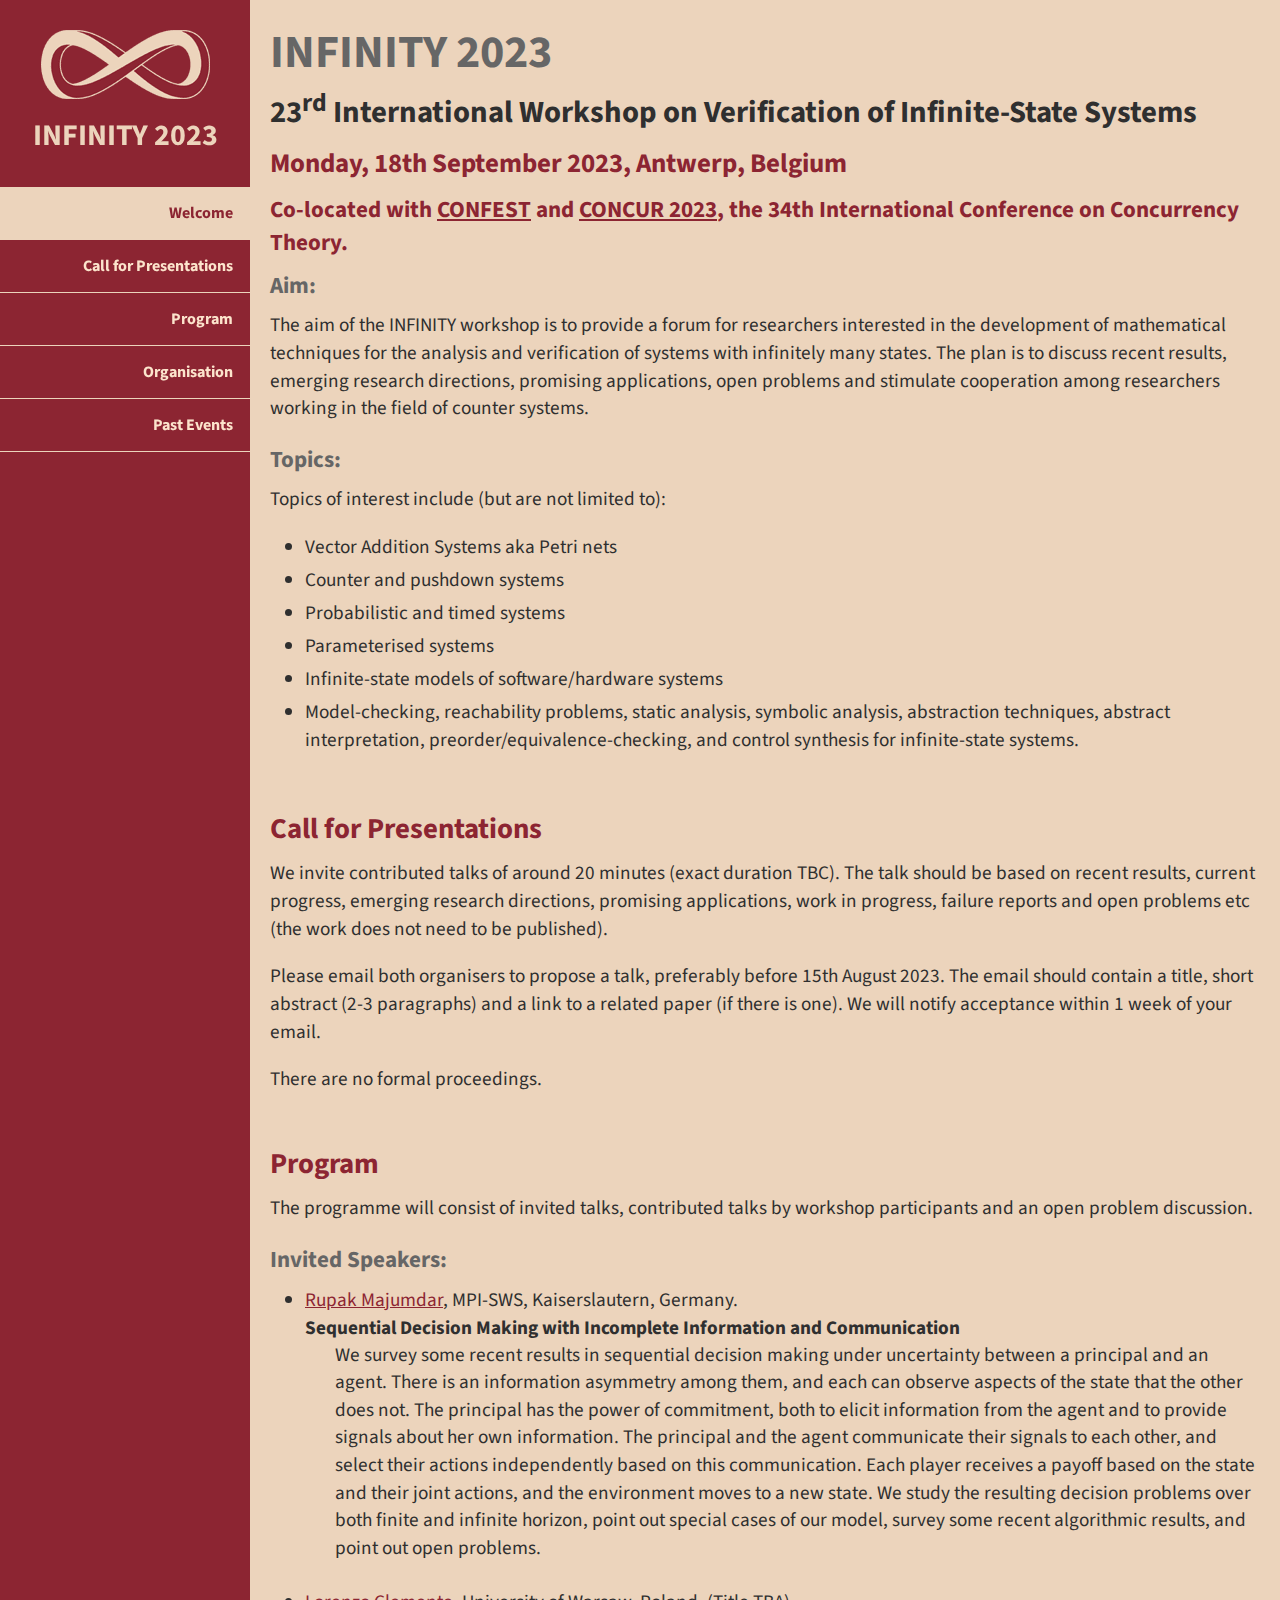
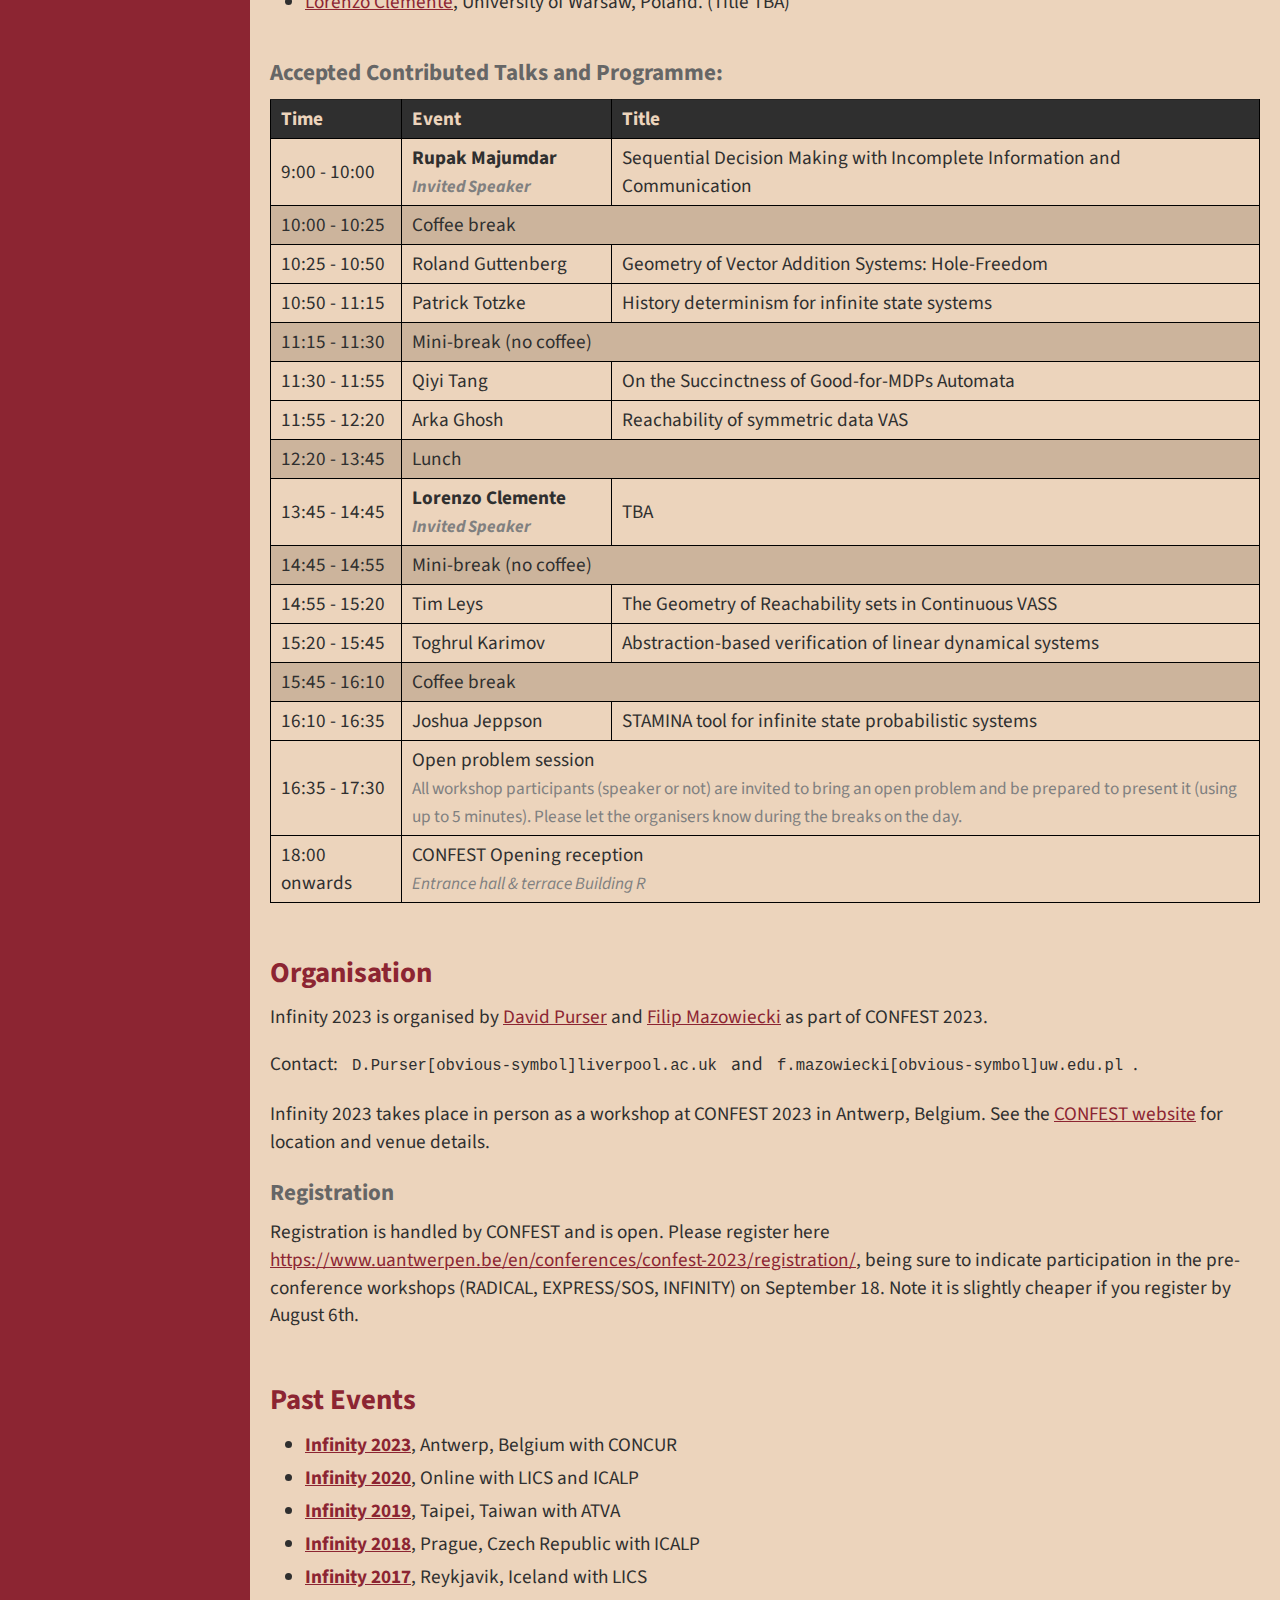
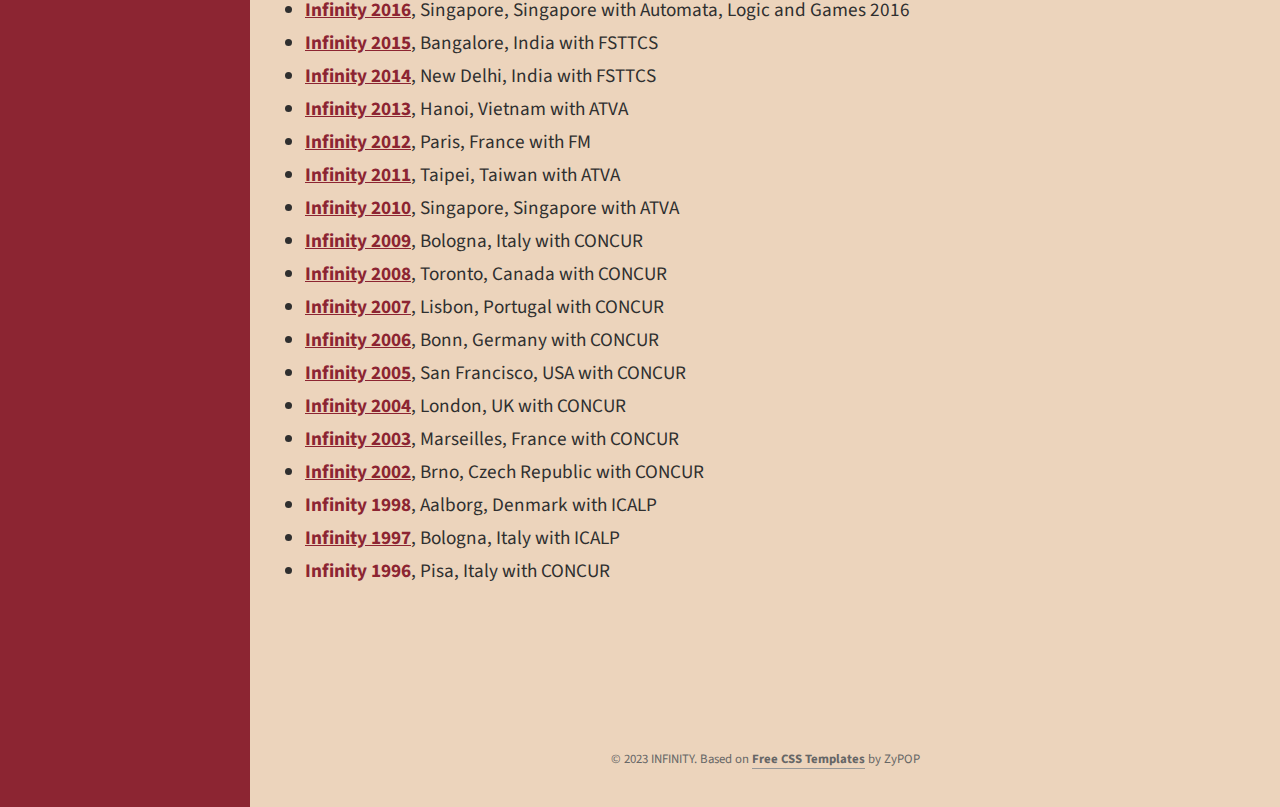
==== index.html @ a5104f2c "add title" ====
<!doctype html>
<html>
<head>

<meta http-equiv="Content-Type" content="text/html; charset=utf-8"/>
<title>INFINITY 2023</title>
<link rel="stylesheet" href="style.css" type="text/css"/>
<meta name="viewport" content="width=device-width, initial-scale=1">
<meta name="thumbnail" content="logo_inv.gif" />

<script src="jquery.js"></script>
</head>

<body>

<div id="main" class="width">

 <aside id="sidebar" class="column-left">
 
  <header>
   <img src="logo_inv.gif" alt="INFINITY"><br>
   INFINITY 2023
  </header>
 
  <nav id="mainnav">
   <ul>
    <li class="selected-item"><a href="#welcome">Welcome</a></li>
    <li><a href="#call">Call for Presentations</a></li>
    <li><a href="#program">Program</a></li>
    <li><a href="#organisation">Organisation</a></li>
    <li><a href="#past">Past Events</a></li>
   </ul>
  </nav>
  
 </aside>

 <div class="column-right">
 <div id="content">
    

     <div id="welcome" >
     <h1>INFINITY 2023</h1>
     <h2>
         23<sup>rd</sup>
         International Workshop
         on Verification of Infinite-State Systems
     </h2>
     <div class="key-info">
         <time datetime="2023-09-18">Monday, 18th September 2023</time>,
         Antwerp, Belgium
     </div>
     <div class="key-info-sm">
         Co-located with <a href="https://www.uantwerpen.be/en/conferences/confest-2023/">CONFEST</a> and <a href="https://www.uantwerpen.be/en/conferences/confest-2023/concur/">CONCUR 2023</a>, the 34th International Conference on Concurrency Theory.
     </div>

     <h5>Aim:</h5>
     <p>
     The aim of the INFINITY workshop is to
     provide a forum for researchers interested in the development of mathematical techniques for the analysis and verification of systems with infinitely many states. The plan is to discuss recent results, emerging research directions, promising applications, open problems and stimulate cooperation among researchers working in the field of counter systems.
   </p>
 
     <h5>Topics:</h5>
     <p>
     Topics of interest include (but are not limited to):
     </p>
       <ul>
         <li>Vector Addition Systems aka Petri nets</li>
         <li>Counter and pushdown systems</li>
         <li>Probabilistic and timed systems </li>
         <li>Parameterised systems </li>
         <li>Infinite-state models of software/hardware systems</li>
         <li>Model-checking, reachability problems, static analysis, symbolic analysis, abstraction techniques, abstract interpretation, preorder/equivalence-checking, and control synthesis for infinite-state systems.</li>
       </ul>

     </div>



     <div id="call">
      <h3>Call for Presentations</h3>
      <p>
        We invite contributed talks of around 20 minutes (exact duration TBC). The talk should be based on recent results, current progress, emerging research directions, promising applications, work in progress, failure reports and open problems etc (the work does not need to be published). 
      </p><p>
        Please email both organisers to propose a talk, preferably before 15th August 2023. The email should contain a title, short abstract (2-3 paragraphs) and a link to a related paper (if there is one). We will notify acceptance within 1 week of your email. 
      </p><p>
        There are no formal proceedings.
      </p> 
     </div>
     
     <div id="program">
      <h3>Program</h3>
      <p>
      The programme will consist of invited talks, contributed talks by workshop participants and an open problem discussion. </p>

      <h5>Invited Speakers: </h5>
      <ul>
        <li><a href="https://people.mpi-sws.org/~rupak/">Rupak Majumdar</a>, MPI-SWS, Kaiserslautern, Germany.<br>
        <strong>Sequential Decision Making with Incomplete Information and Communication</strong>

        <p class="indent">
          We survey some recent results in sequential decision making under uncertainty between a principal and an agent. There is an information asymmetry among them, and each can observe aspects of the state that the other does not. The principal has the power of commitment, both to elicit information from the agent and to provide signals about her own information. The principal and the agent communicate their signals to each other, and select their actions independently based on this communication. Each player receives a payoff based on the state and their joint actions, and the environment moves to a new state. We study the resulting decision problems over both finite and infinite horizon, point out special cases of our model, survey some recent algorithmic results, and point out open problems.
        </p>

         </li>


        <li><a href="https://sites.google.com/view/lorenzoclemente/">Lorenzo Clemente</a>, University of Warsaw, Poland. (Title TBA)</li>
      </ul>

       <h5>Accepted Contributed Talks and Programme:</h5>
      
        <table>
          <tr>
            <th style="min-width: 100px;">Time</th>
            <th>Event</th>
            <th>Title</th>
          </tr>
          <tr>
            <td>9:00 - 10:00</td>
            <td class="strong">Rupak Majumdar
              <br><span class="it muted">Invited Speaker</span>
            </td>
            <td>Sequential Decision Making with Incomplete Information and Communication</td>
          </tr>
          <tr class="break">
            <td>10:00 - 10:25</td>
            <td colspan="2">Coffee break</td>
          </tr>
          <tr>
            <td>10:25 - 10:50</td>
            <td>Roland Guttenberg</td>
            <td>Geometry of Vector Addition Systems: Hole-Freedom</td>
          </tr>
          <tr>
            <td>10:50 - 11:15</td>
            <td>Patrick Totzke</td>
            <td>History determinism for infinite state systems</td>
          </tr>
          <tr class="break">
            <td>11:15 - 11:30</td>
            <td colspan="2">Mini-break (no coffee)</td>
          </tr>
          <tr>
            <td>11:30 - 11:55</td>
            <td>Qiyi Tang</td>
            <td>On the Succinctness of Good-for-MDPs Automata</td>
          </tr>
          <tr>
            <td>11:55 - 12:20</td>
            <td>Arka Ghosh</td>
            <td>Reachability of symmetric data VAS</td>
          </tr>
          <tr class="break">
            <td>12:20 - 13:45</td>
            <td colspan="2">Lunch</td>
          </tr>
          <tr>
            <td>13:45 - 14:45</td>
            <td class="strong">Lorenzo Clemente
              <br><span class="it muted">Invited Speaker</span></td>
            <td>TBA</td>
          </tr>
          <tr class="break">
            <td>14:45 - 14:55</td>
            <td colspan="2">Mini-break (no coffee)</td>
          </tr>
          <tr>
            <td>14:55 - 15:20</td>
            <td>Tim Leys</td>
            <td>The Geometry of Reachability sets in Continuous VASS</td>
          </tr>
          <tr>
            <td>15:20 - 15:45</td>
            <td>Toghrul Karimov</td>
            <td>Abstraction-based verification of linear dynamical systems</td>
          </tr>
          <tr class="break">
            <td>15:45 - 16:10</td>
            <td colspan="2">Coffee break</td>
          </tr>
          <tr>
            <td>16:10 - 16:35</td>
            <td>Joshua Jeppson</td>
            <td>STAMINA tool for infinite state probabilistic systems</td>
          </tr>
          <tr>
            <td>16:35 - 17:30</td>
            <td colspan="2">Open problem session<br>
              <span class="muted">
                All workshop participants (speaker or not) are invited to bring an open problem and be prepared to present it (using up to 5 minutes). Please let the organisers know during the breaks on the day.
              </span>
            </td>
          </tr>
          <tr>
            <td>18:00 onwards</td>
            <td colspan="2">CONFEST Opening reception
              <br><span class="it muted">Entrance hall & terrace Building R</span>  </td>
          </tr>
        </table>



     </div>


     <div id="organisation">
      <h3>Organisation</h3>
      <p>
        Infinity 2023 is organised by <a href="https://www.davidpurser.net/">David Purser</a> and <a href="https://fmazowiecki.github.io/">Filip Mazowiecki</a> as part of CONFEST 2023.
      </p>
      <p>
        Contact: <code>
<script>document.write('D'+'&'+'#'+'4'+'6'+';'+'&'+'#'+'8'+'0'+';'+'u'+'&'+'#'+'1'+'1'+'4'+';'+'&'+'#'+'1'+'1'+'5'+';'+'e'+'r'+'[obvious-symbol]'+'l'+'i'+'v'+'&'+'#'+'1'+'0'+'1'+';'+'r'+'p'+'o'+'o'+'l'+'&'+'#'+'4'+'6'+';'+'a'+'c'+'&'+'#'+'4'+'6'+';'+'u'+'&'+'#'+'1'+'0'+'7'+';');</script></code> and <code>f.mazowiecki[obvious-symbol]uw.edu.pl</code>.
      </p>
      <p>
        Infinity 2023 takes place in person as a workshop at CONFEST 2023 in Antwerp, Belgium. See the <a href="https://www.uantwerpen.be/en/conferences/confest-2023/">CONFEST website</a> for location and venue details.<br>
        
      </p>

      <h5>Registration</h5>
      <p>
      Registration is handled by CONFEST and is open. Please register here <a href="https://www.uantwerpen.be/en/conferences/confest-2023/registration/">https://www.uantwerpen.be/en/conferences/confest-2023/registration/</a>, being sure to indicate participation in the pre-conference workshops (RADICAL, EXPRESS/SOS, INFINITY) on September 18. Note it is slightly cheaper if you register by August 6th.</p>
     </div>
     


     <div id="past">
     <h3>
         Past Events
     </h3>
     
       <ul class="past-events">
           <li>
             <a class="past-inf" href="https://infinity-2023.github.io/" >Infinity 2023</a>, Antwerp, Belgium with CONCUR
           </li>
           <li>
             <a class="past-inf" href="https://infinity.mpi-sws.org/" >Infinity 2020</a>, Online with LICS and ICALP
           </li>
           <li>
              <a  class="past-inf" href="http://atva2019.iis.sinica.edu.tw/infinity2019/">Infinity 2019</a>, Taipei, Taiwan with ATVA
           </li>
           <li>
             <a class="past-inf" href="https://www.fi.muni.cz/usr/kucera/infinity18/">Infinity 2018</a>, Prague, Czech Republic with ICALP
           </li>
          <li>
            <a class="past-inf" href="https://web.archive.org/web/20190829201931/http://www.lsv.fr/~haase/infinity17/">Infinity 2017</a>, Reykjavik, Iceland with LICS
           </li>

         <li>
           <a class="past-inf" href="https://imsarchives.nus.edu.sg/oldwww/Programs/016auto/files/infinity.jpg">Infinity 2016</a>, Singapore, Singapore with Automata, Logic and Games 2016
         </li>

         <li>
           <a class="past-inf" href="http://user.it.uu.se/~aiscy966/Infinity2015/main.html">Infinity 2015</a>, Bangalore, India with FSTTCS
         </li>
         <li>
           <a class="past-inf" href="http://user.it.uu.se/~aiscy966/Infinity2014/main.html">Infinity 2014</a>, New Delhi, India with FSTTCS
         </li>
         <li>
           <a class="past-inf" href="http://www.fit.vutbr.cz/~holik/INFINITY13/">Infinity 2013</a>, Hanoi, Vietnam with ATVA
         </li>
         <li>
           <a class="past-inf" href="http://www.it.uu.se/workshop/infinity2012/">Infinity 2012</a>, Paris, France with FM
         </li>
         <li>
           <a class="past-inf" href="http://web.archive.org/web/20120405013949/http://soslab.nccu.edu.tw:80/infinity11/">Infinity 2011</a>, Taipei, Taiwan with ATVA
         </li>
         <li>
           <a class="past-inf" href="http://www.it.uu.se/workshop/infinity2010/">Infinity 2010</a>, Singapore,
           Singapore with ATVA
         </li>
         <li>
           <a class="past-inf" href="http://www.cs.toronto.edu/infinity2009">Infinity 2009</a>, Bologna, Italy with CONCUR
         </li>
         <li>
           <a class="past-inf" href="http://www.fit.vutbr.cz/events/infinity08/">Infinity 2008</a>, Toronto, Canada with CONCUR
         </li> 
         <li>
           <a class="past-inf" href="http://web.archive.org/web/20080518082835/http://www.cs.uiuc.edu/infinity07/">Infinity 2007</a>, Lisbon, Portugal with CONCUR
         </li>
         <li>
           <a class="past-inf" href="http://web.archive.org/web/20070208100301/http://www.liafa.jussieu.fr:80/infinity06">Infinity 2006</a>, Bonn, Germany with CONCUR
         </li>
         <li>
           <a class="past-inf" href="http://web.archive.org/web/20070222080450/http://www.brics.dk:80/infinity05/">Infinity 2005</a>, San Francisco, USA with CONCUR
         </li>
         <li>
           <a class="past-inf" href="http://web.archive.org/web/20061201233627/http://homepages.inf.ed.ac.uk/jcb/Infinity04/">Infinity 2004</a>, London, UK with CONCUR
         </li>
         <li>
           <a class="past-inf" href="http://web.archive.org/web/20031203112534/http://www.lsv.ens-cachan.fr/infinity03/">Infinity 2003</a>, Marseilles, France with CONCUR
         </li>
         <li>
           <a class="past-inf" href="http://www.fi.muni.cz/infinity02/">Infinity 2002</a>, Brno, Czech Republic with CONCUR
         </li>  

         <li>
           <span class="past-inf">Infinity 1998</span>, Aalborg, Denmark with ICALP
         </li>

         <li>
           <a class="past-inf" href="http://web.archive.org/web/20021203050302/http://user.it.uu.se/~fm/infinity97cfp.html">Infinity 1997</a>, Bologna, Italy with ICALP
         </li>

         <li>
          <span class="past-inf">Infinity 1996</span>, Pisa, Italy with CONCUR
         </li>
       </ul>
     </div>
   </div>

     <footer class="clear">
        <hr>
        <p>&copy; 2023 INFINITY. Based on <a href="https://web.archive.org/web/20190429211603/http://zypopwebtemplates.com/">Free CSS Templates</a> by ZyPOP</p>
     </footer>
 </div>
 
 <div class="clear"></div>
</div>
<script>
  $(document).ready(function(){
    prepare = function() {
      var scrollPos = $(window).scrollTop();
      $('#content > div').each(function(i){
        var offT = $(this).offset().top;
        if((offT-scrollPos-20) <= 0) {
          $('.selected-item').removeClass('selected-item')
          $('#mainnav li').eq(i).addClass('selected-item')
        }
      })
    };
    $(window).scroll(prepare);
    prepare();
  });
</script>


</body>
</html>
---- style.css ----
@import url(https://fonts.googleapis.com/css?family=Source+Sans+Pro:400,700);

body {
	margin:0px auto;
	padding:0;
	background: #ecd4bc;
	font-family: "Source Sans Pro","sans-serif";
	font-size: 1.0em;
	color:#2f2f2f;

	/** to keep footer where it belongs to **/
	position: relative;
	height: 100%;
}
* {
	margin:0;
	padding:0;
}

.indent{
	margin-left: 30px;
}

/** element defaults **/
table {
	width:100%;
    border-collapse: collapse;
	text-align:left;
}


  th, td {
    border: 1px solid black;
    padding: 8px;
    text-align: left;
  }
  th {
    background-color: #f2f2f2;
  }

tr {
    border-color:#8c2532;
}

th, td {
	padding:5px 10px;
}
th {
    color:#ecd4bc;
	border-top:1px solid #222;
	background-color:#2F2F2F;
}
td {
}
code, blockquote {
	padding: 0 10px;
}
blockquote p {
	font-style:italic;
	font-family:Georgia, "Times New Roman", Times, serif;
	margin:0;
	height: 1%;
}
p {
	line-height:1.44em;
	margin-bottom:20px;
}
a {
	color:#8c2532;
}
a:hover {
	color:#000;
}
a:focus {
	outline:none;
}
a.button { 
    background-color: #8c2532;
    border-radius: 5px;
    color: #ecd4bc;
    display: inline-block;
    font-weight: bold;
    padding: 8px 22px;
    font-size: 0.8em;
    letter-spacing: 0.25px;
    text-decoration: none;
    text-transform: uppercase;
}

a.button-reversed { 
    background-color: #333;
}

a.button:hover {
	background-color: #669D48;
}

a.button-reversed:hover {
	background-color: #222;
}
fieldset {
	display:block;
	border:none;
	border-top:1px solid #e0e0e0;
}
fieldset legend {
	font-weight:bold;
	padding-right:10px;
	color:#999;
}
fieldset form {
	padding-top:15px;
}
fieldset p label {
	float:left;
	width:150px;
	font-family: "Source Sans Pro","sans-serif";
}
fieldset form input, fieldset form select, fieldset form textarea {
	padding:5px;
	color:#333333;
	font-size:13px;
	font-family: "Source Sans Pro","sans-serif";
	border:1px solid #ddd;
}
fieldset form input.formbutton {
border:none;
    background-color: #8c2532;
    border-radius: 5px;
    color: #FFFFFF;
    display: inline-block;
    font-weight: bold;
    padding: 8px 22px;
    font-size: 0.8em;
    letter-spacing: 0.25px;
    text-decoration: none;
    text-transform: uppercase;


}
h1 {
        color:#666;
	font-size:2.4em;
}
h2 {
	color:#2f2f2f;
	font-size:1.6em;
	font-weight:bold;
	padding-bottom:10px;
}
h3 {
	color:#8c2532;
	font-size:1.5em;
	padding-bottom:10px;
}
.key-info {
	color:#8c2532;
	font-size:1.4em;
	padding-bottom:10px;
        font-weight:bold;
}
.key-info-sm {
	color:#8c2532;
	font-size:1.2em;
	padding-bottom:10px;
        font-weight:bold;
}
h4 {
	padding-bottom:10px;
	font-size:1.4em;
	color:#000;
}
h5 {
	padding-bottom:10px;
	font-size:1.2em;
	color:#666666;
}
ul, ol {
	margin:0 0 35px 35px;
}
li {
	padding-bottom:5px;
}


.past-inf {
        color: #8c2532;
        font-weight: bold;
}

hr {
    display: none;
    background-color: #bbb;
    color: #bbb;
}


/** wrapper **/
div#wrapper {
	margin:0px auto;
	padding:0;
}

.width {
	width:auto;
	margin: 0 auto;
}
.it {
	font-style: italic;
}
.muted {
	font-size:0.9em;
	color:grey;
}
.strong {
	font-weight: bold;
}
tr.break {
	background-color: #ccb49c;
}


/** header **/
header {
	padding:30px 17px 30px;
	margin:0 auto;
        text-align: center;
        color:#ecd4bc;
        font-size: 30px;
        font-weight: bold;
}
header h1 { 
	text-align: right;
}

header h1 a,
header h1 a:hover,
header h1 a:visited {
	color: #ecd4bc;
	font-size: 1.5em;
	text-decoration: none;
	letter-spacing:-2px;
}

header h2 {
	color:#ecd4bc;
	text-align: right;
	font-size: 0.8em;
	font-weight: normal;
	padding-bottom:0;
	letter-spacing:0;
}


/** body **/
#main {
	padding: 0;
	background: #8c2532;
	min-height: 100%;
}

#content > div {
	margin-bottom: 50px;
}

#content > div:last-child {
	min-height:100vh;
}

/** past events **/
ul.past-events {
/*    list-style-type: none;*/
}

/** content+sidebar styles **/
.column-right {
	margin-left: 250px;
	padding: 20px;
	background-color: #ecd4bc;
}
.column-left {
	float:left;
}
aside#sidebar {
	width:250px;
	position: fixed;
}
nav#mainnav ul {
	padding: 0;
	margin: 0;
	list-style: none;
}

nav#mainnav li {
	padding:0;
	border-bottom: 1px solid #ecd4bc;
	border-top: 0px;
}
nav#mainnav li.selected-item  {
	border-top:none;
}
nav#mainnav li.selected-item a,
nav#mainnav li.selected-item a:hover {
	color:#8c2532;
	font-weight:bold;
	background: #ecd4bc;
}
nav#mainnav li a:hover {
	background:#ecd4bc;
	color: #666666;
	text-decoration:none;
}
nav#mainnav li a {
	color: #fce4cc;
	display: block;
	padding: 15px 17px;
	text-align: right;
	font-weight:  bold;
	text-decoration: none;
}


#content {
    font-size: 1.2em;
}


article {
    padding: 10px 10px 30px;
	font-size: 1.2em;
border-bottom: 1px solid #eee;
}

article h2 {
    padding-bottom: 0;
	letter-spacing: -2px;
   font-size: 2.5em;
}

article .article-info {
  color: #C0c0c0;
font-size: 0.92em;
padding: 0px 0px 10px;
}

article .article-info a { 
	color: #ccc;
}



/** footer **/
footer {
    padding:20px 0px;

    /** to keep footer where it belongs to **/
    /**
    position: absolute;
    right: 0;
    bottom: 0;
    left: 0;
   *//
}

footer p {
	color:#666;
	margin:0;
	font-size:0.8em;
	text-align: center;
}
footer p a {
	color:#666;
	font-weight:bold;
	text-decoration:none;
	border-bottom:1px solid #999;
}
footer p a:hover { color:#333; border-bottom-color: #333; }


/** clear fix **/
.clear:after {
	display: block;
	clear: both;
	visibility: hidden;
	line-height: 0;
	height: 0;
}
 
.clear {
	clear: both;
	display: inline-block;
}
.clear {
	display: block;
}





@media screen and (max-width: 740px) {

	body { font-size: 0.9em; }	


	.width { width:auto; padding-left: 10px; padding-right: 10px; }

	.column-left, .column-right { margin:0px; }

	header h1, header h2, nav#mainnav li a { text-align:center; }
	
	#column-right, aside#sidebar { position: relative; float: none; width: auto; margin-left: 0; }

	
}


@media screen and (max-width: 540px) {

	body { font-size: 0.8em; }

	header, header h1 a, header h1 a:hover { text-align: center; padding: 10px 0 0 0; font-size: 1.1em; }


	nav#mainnav ul li a { margin-top: 0; padding: 1em; }


}
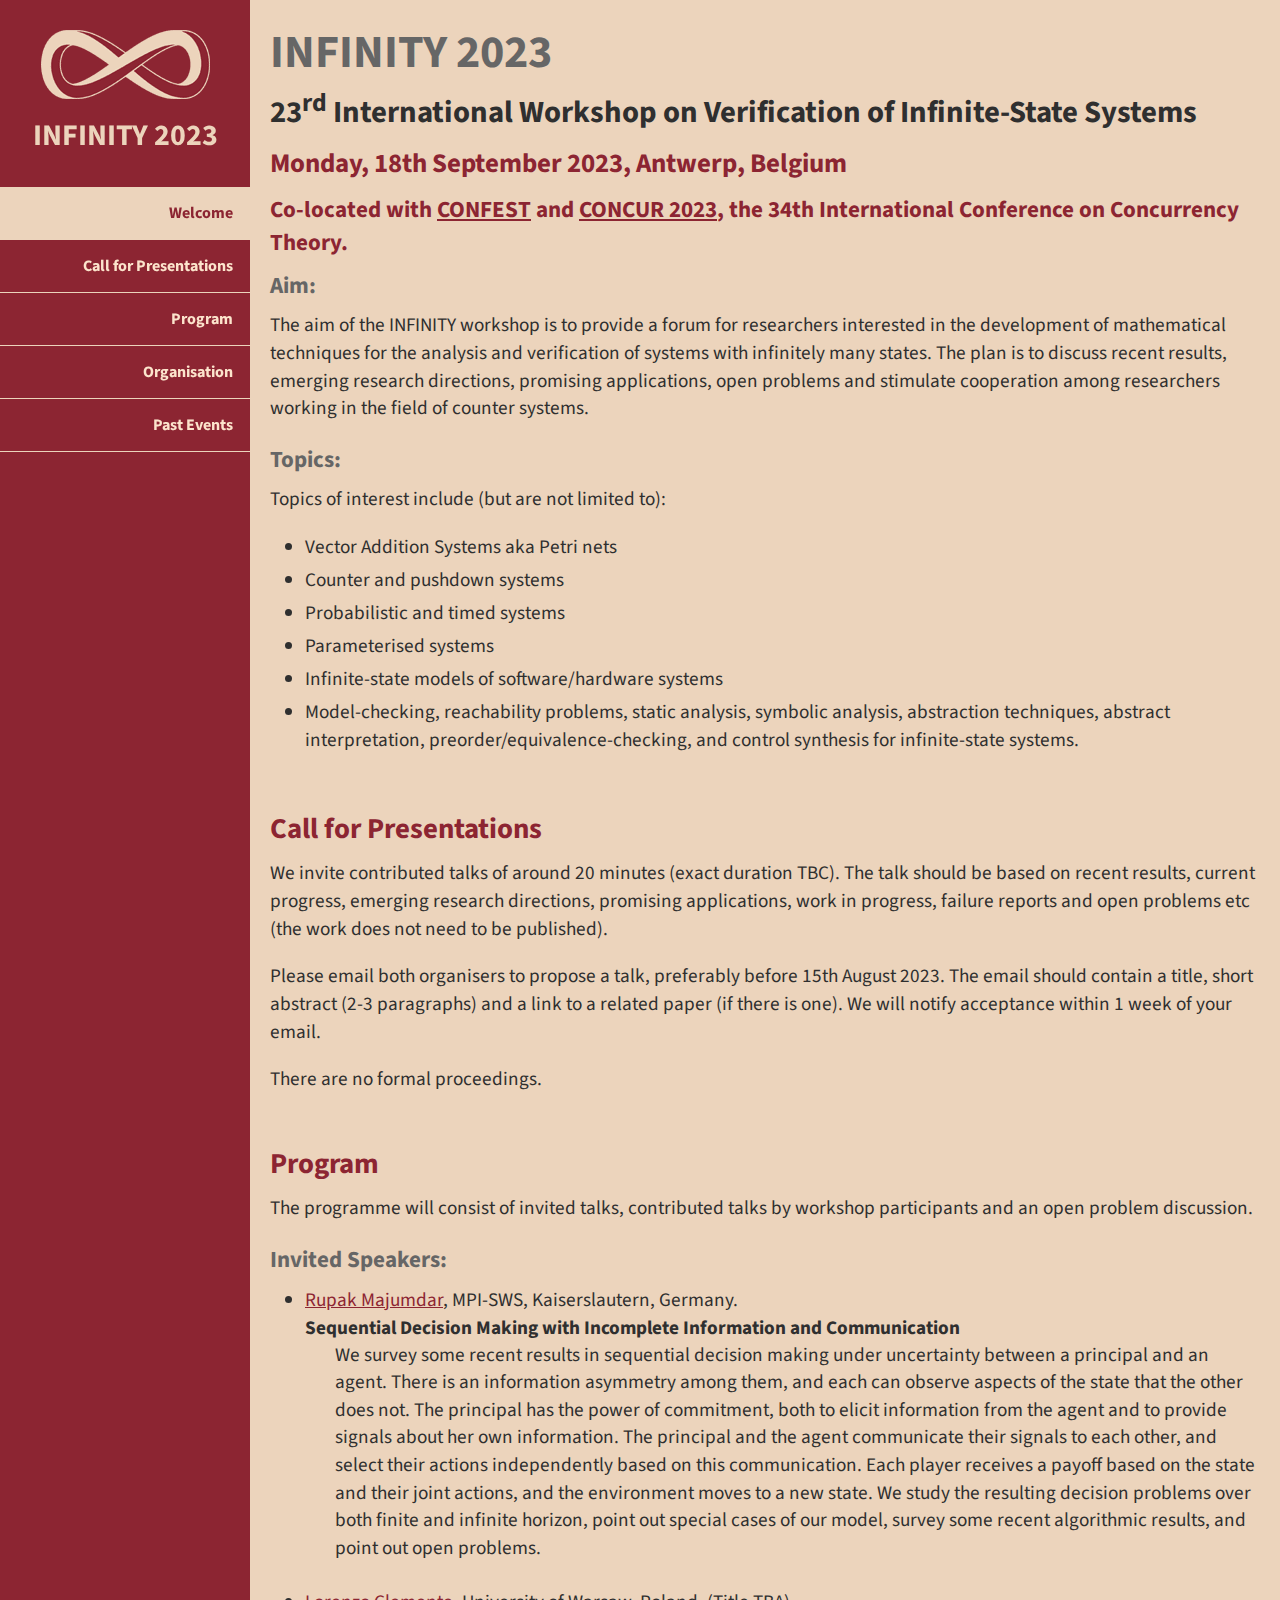
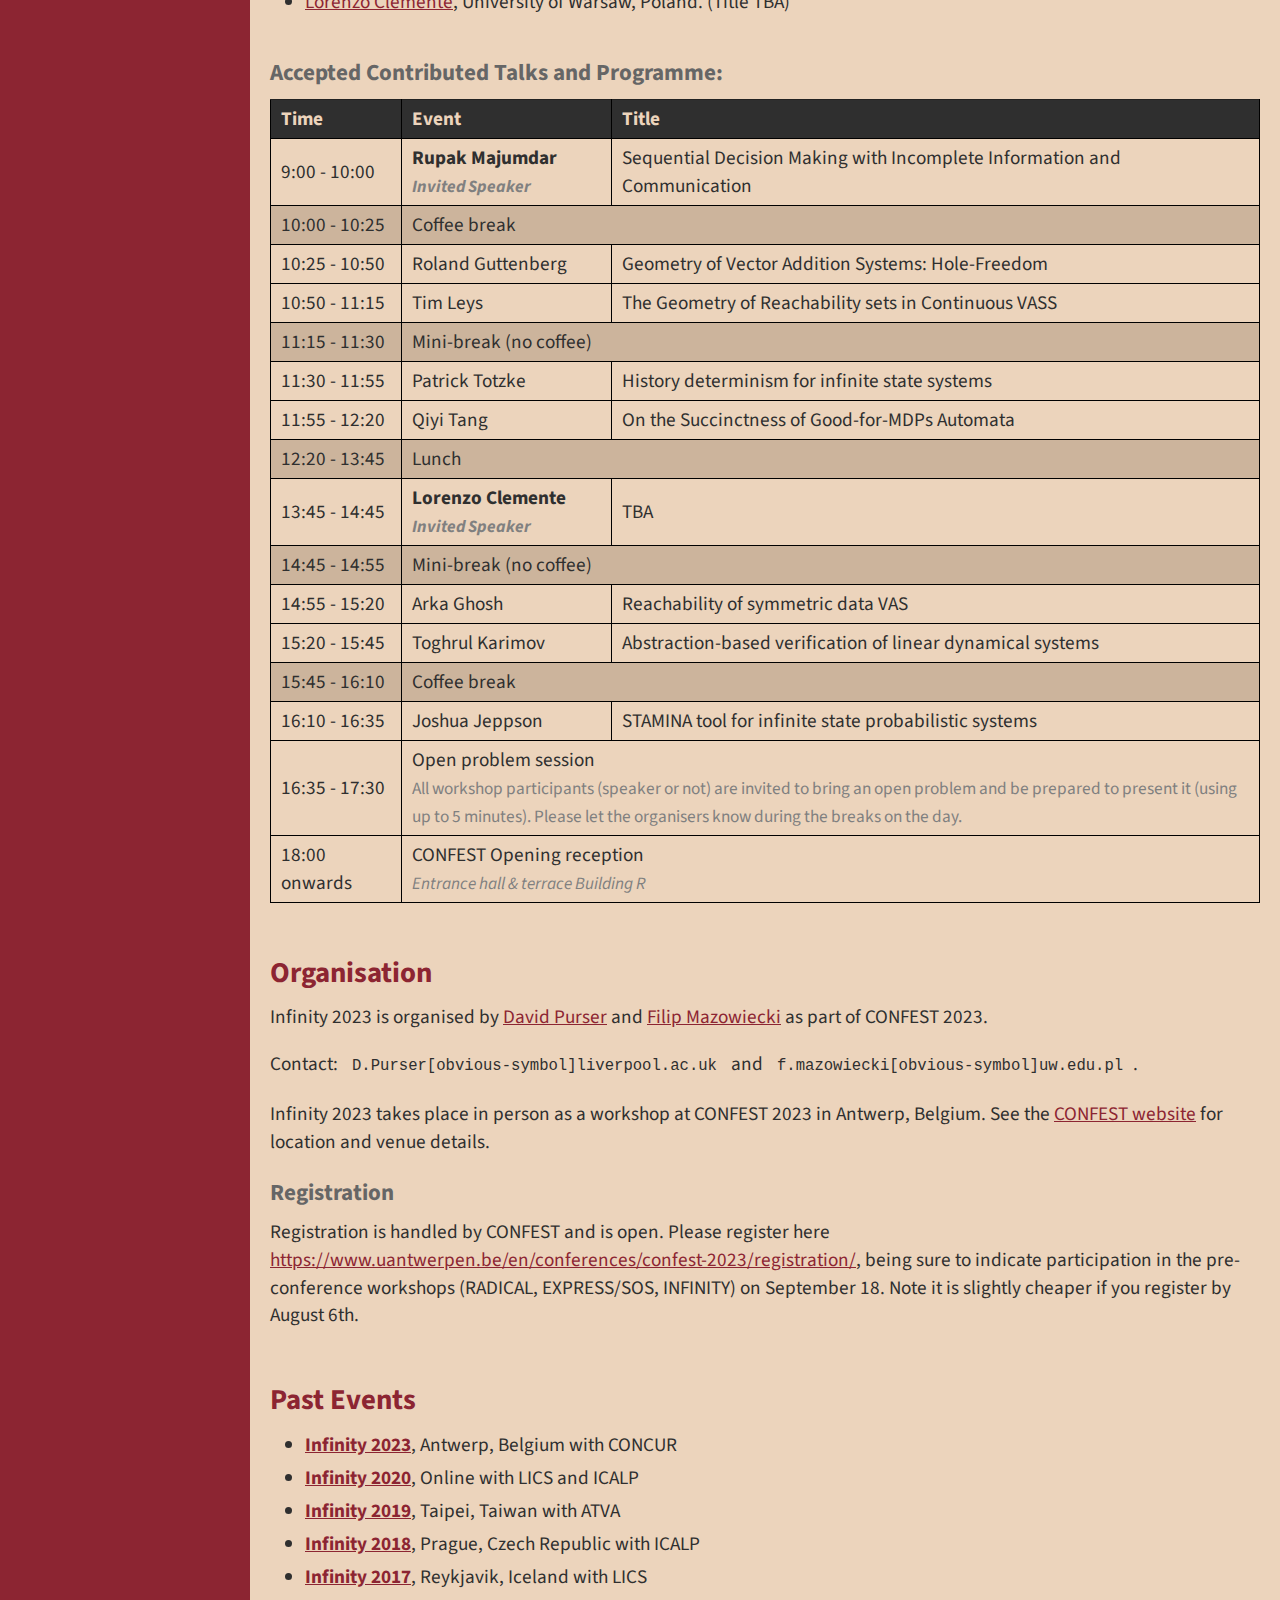
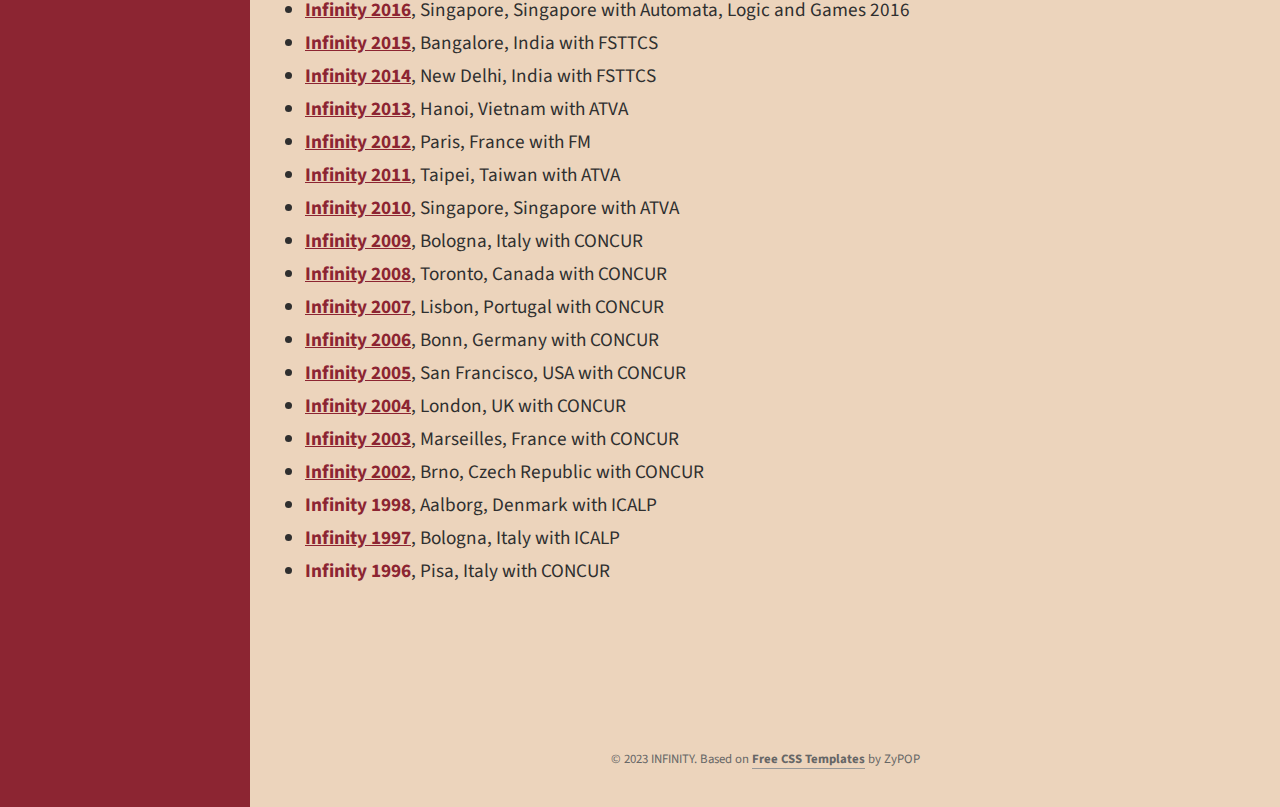
==== commit 80733f78: "program rationalisation" ====
--- a/index.html
+++ b/index.html
@@ -133,22 +133,23 @@
           </tr>
           <tr>
             <td>10:50 - 11:15</td>
+            <td>Tim Leys</td>
+            <td>The Geometry of Reachability sets in Continuous VASS</td>
+            
+          </tr>
+          <tr class="break">
+            <td>11:15 - 11:30</td>
+            <td colspan="2">Mini-break (no coffee)</td>
+          </tr>
+          <tr>
+            <td>11:30 - 11:55</td>
             <td>Patrick Totzke</td>
             <td>History determinism for infinite state systems</td>
           </tr>
-          <tr class="break">
-            <td>11:15 - 11:30</td>
-            <td colspan="2">Mini-break (no coffee)</td>
-          </tr>
-          <tr>
-            <td>11:30 - 11:55</td>
+          <tr>
+            <td>11:55 - 12:20</td>
             <td>Qiyi Tang</td>
             <td>On the Succinctness of Good-for-MDPs Automata</td>
-          </tr>
-          <tr>
-            <td>11:55 - 12:20</td>
-            <td>Arka Ghosh</td>
-            <td>Reachability of symmetric data VAS</td>
           </tr>
           <tr class="break">
             <td>12:20 - 13:45</td>
@@ -166,8 +167,8 @@
           </tr>
           <tr>
             <td>14:55 - 15:20</td>
-            <td>Tim Leys</td>
-            <td>The Geometry of Reachability sets in Continuous VASS</td>
+            <td>Arka Ghosh</td>
+            <td>Reachability of symmetric data VAS</td>
           </tr>
           <tr>
             <td>15:20 - 15:45</td>
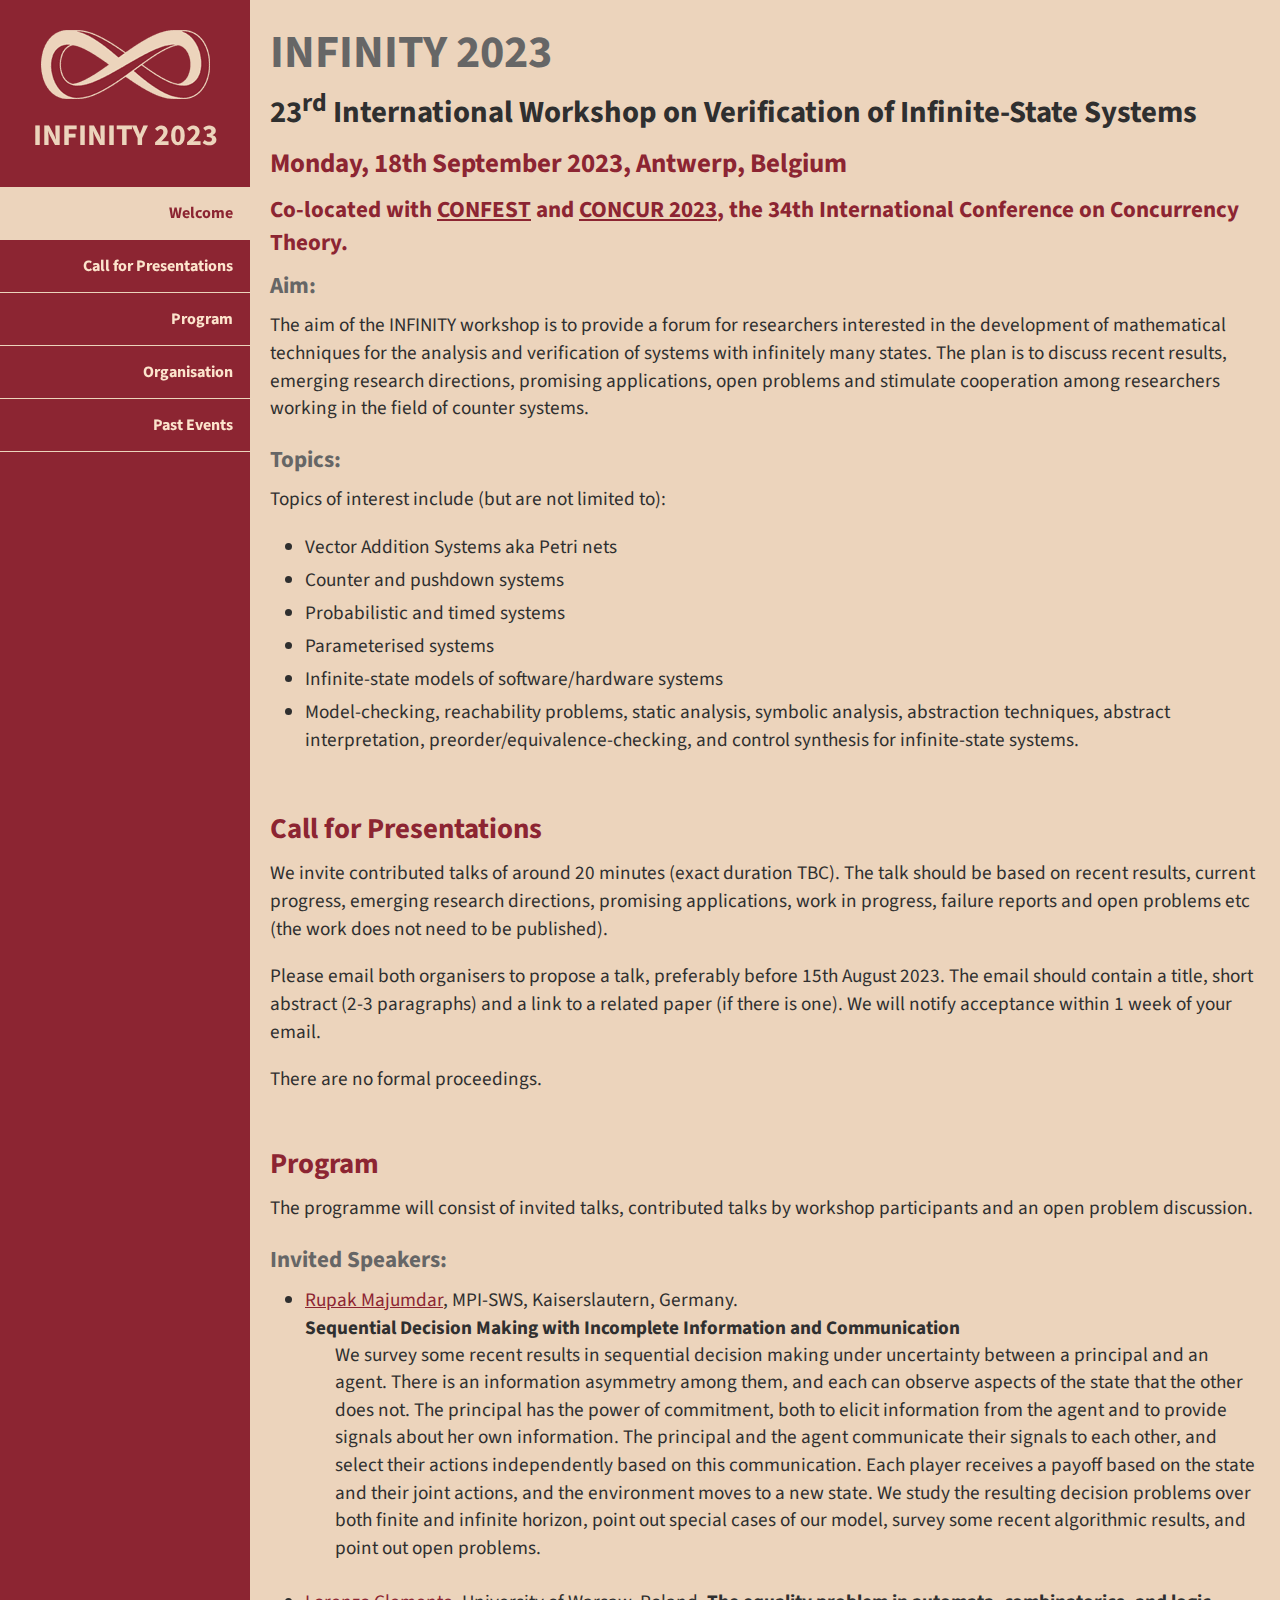
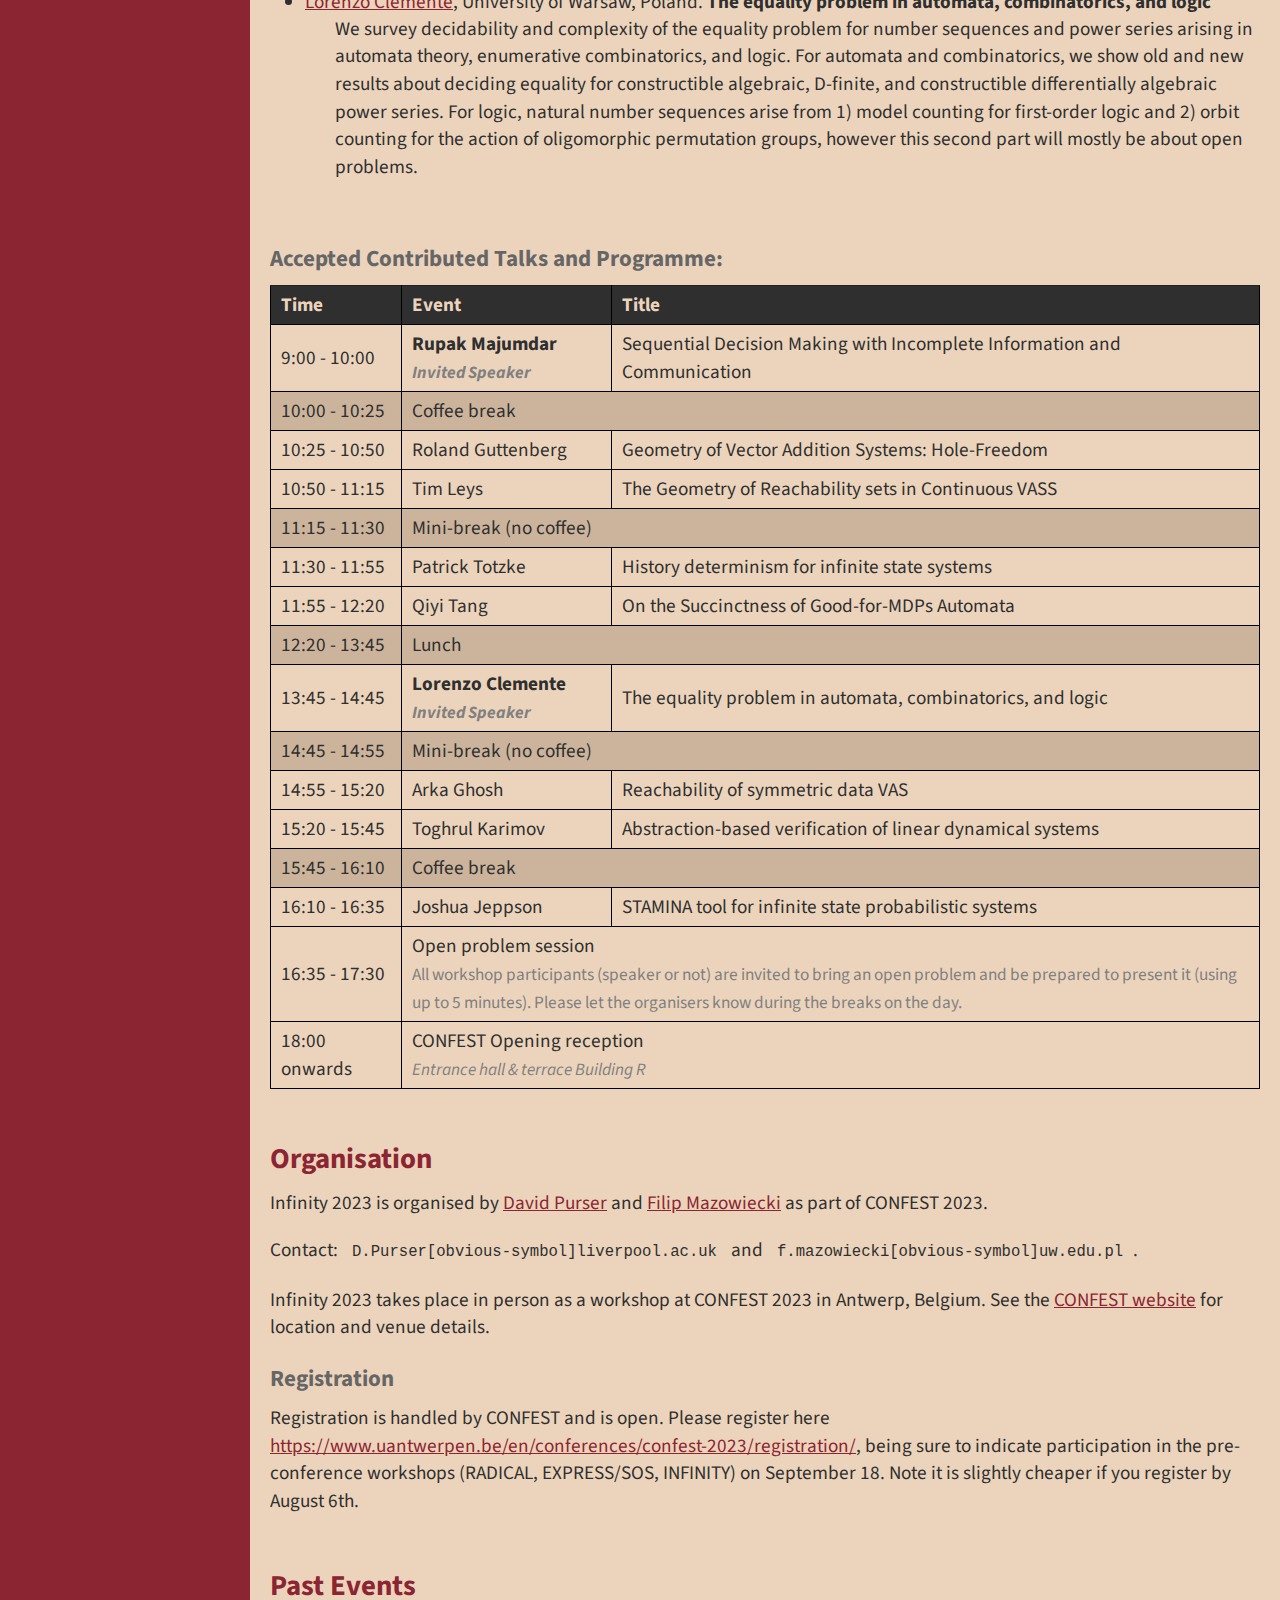
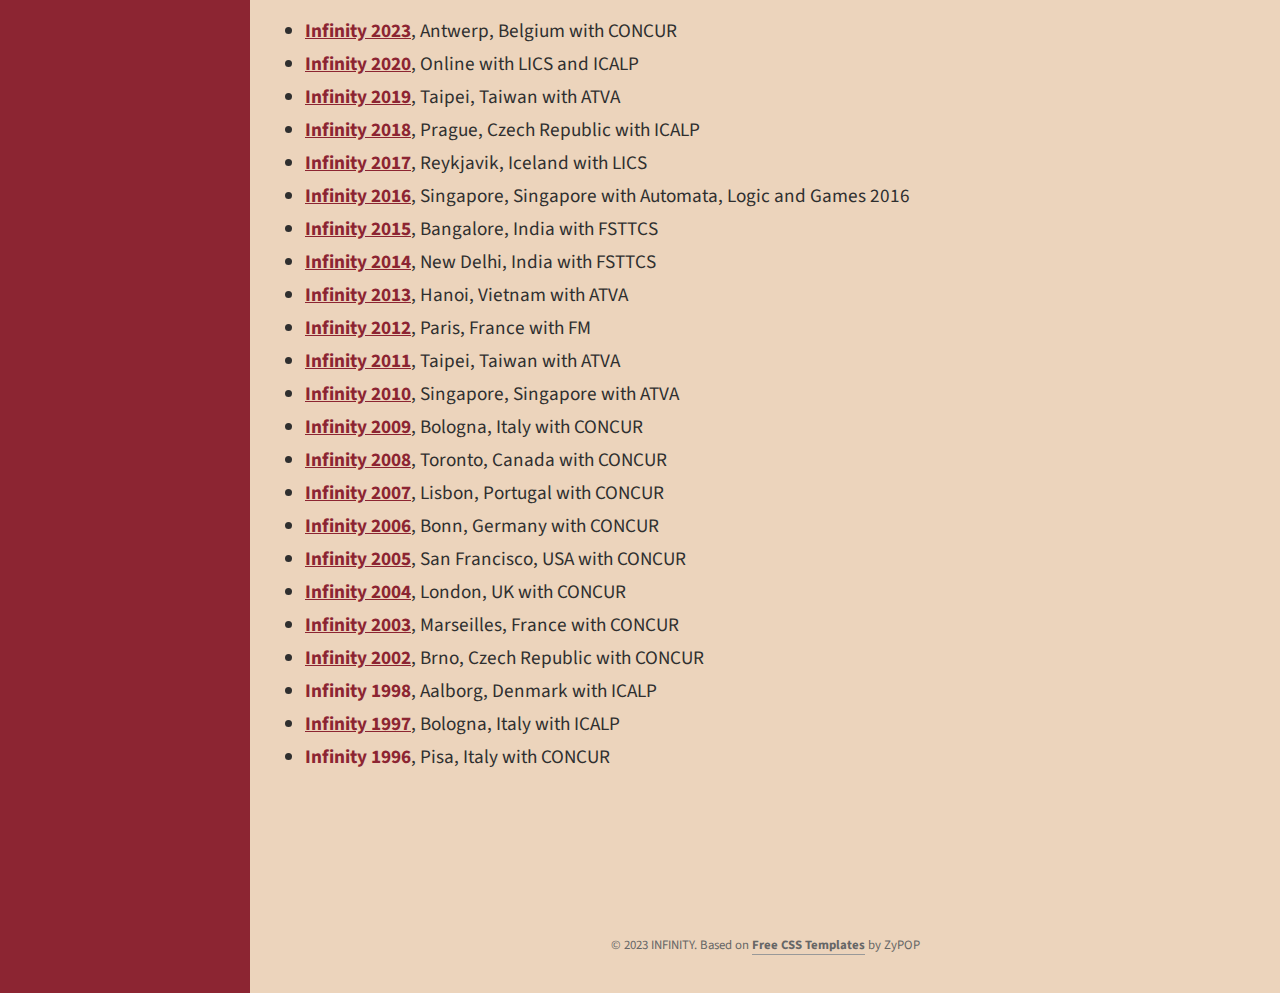
==== commit 331a80a5: "update lorenzo" ====
--- a/index.html
+++ b/index.html
@@ -104,7 +104,19 @@
          </li>
 
 
-        <li><a href="https://sites.google.com/view/lorenzoclemente/">Lorenzo Clemente</a>, University of Warsaw, Poland. (Title TBA)</li>
+        <li><a href="https://sites.google.com/view/lorenzoclemente/">Lorenzo Clemente</a>, University of Warsaw, Poland. <strong>The equality problem in automata, combinatorics, and logic</strong>
+
+
+          
+        <p class="indent">
+          We survey decidability and complexity of the equality problem for number sequences and power series arising in automata theory, enumerative combinatorics, and logic.
+          For automata and combinatorics, we show old and new results about deciding equality for constructible algebraic, D-finite, and constructible differentially algebraic power series.
+          For logic, natural number sequences arise from 1) model counting for first-order logic and 2) orbit counting for the action of oligomorphic permutation groups,
+          however this second part will mostly be about open problems.
+
+        </p>
+
+        </li>
       </ul>
 
        <h5>Accepted Contributed Talks and Programme:</h5>
@@ -159,7 +171,7 @@
             <td>13:45 - 14:45</td>
             <td class="strong">Lorenzo Clemente
               <br><span class="it muted">Invited Speaker</span></td>
-            <td>TBA</td>
+            <td>The equality problem in automata, combinatorics, and logic</td>
           </tr>
           <tr class="break">
             <td>14:45 - 14:55</td>
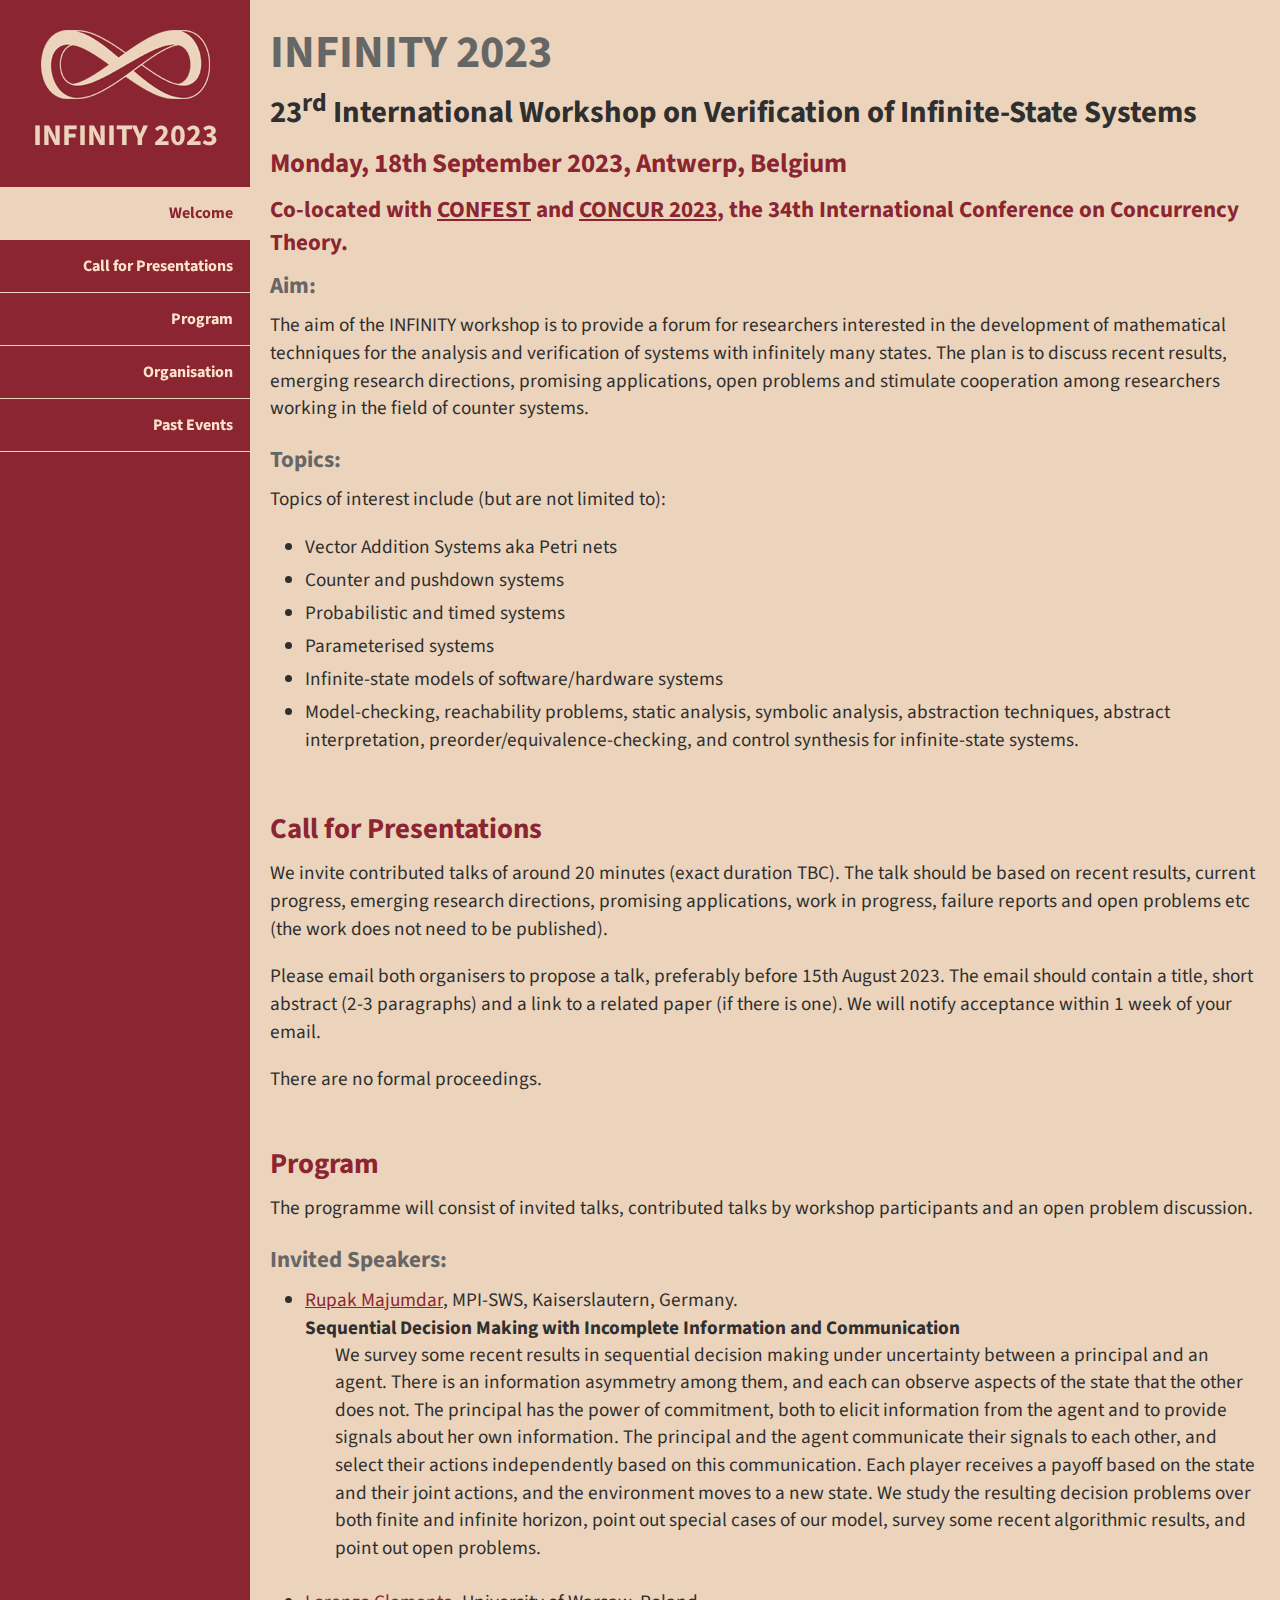
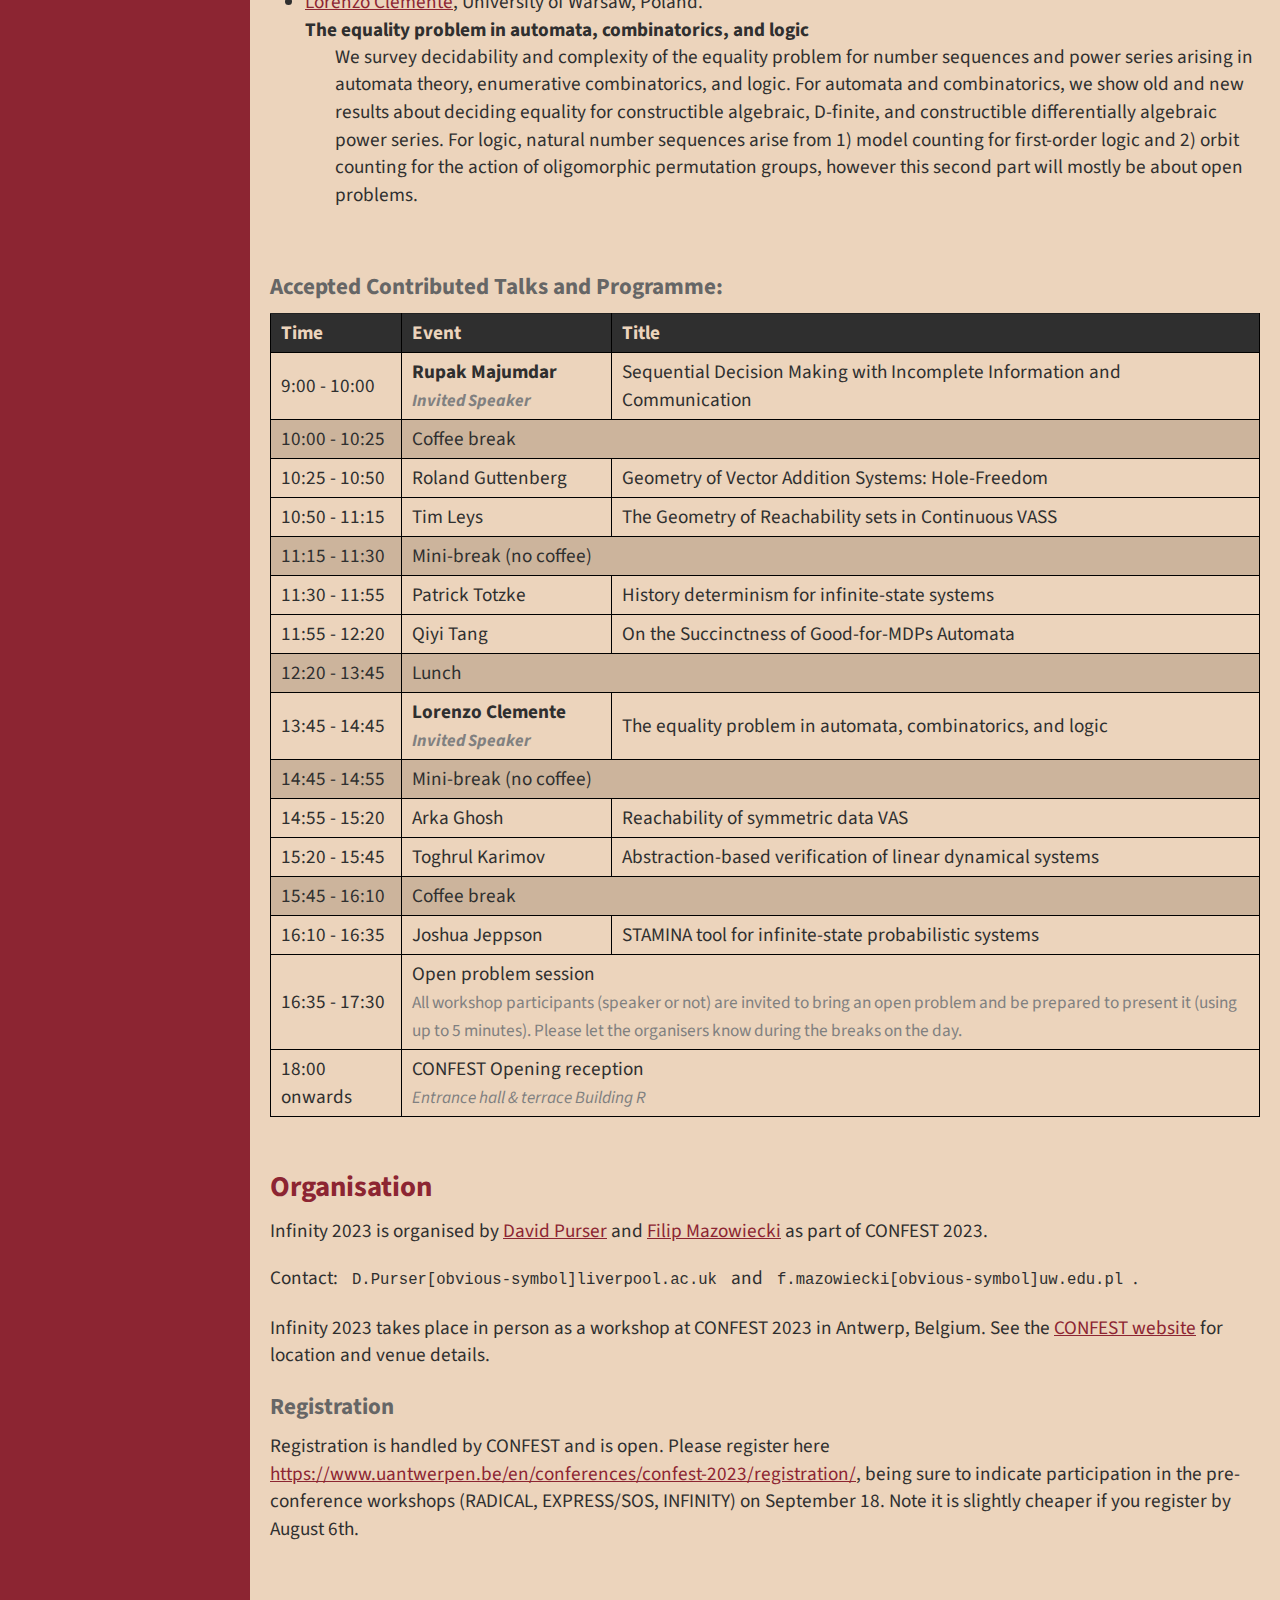
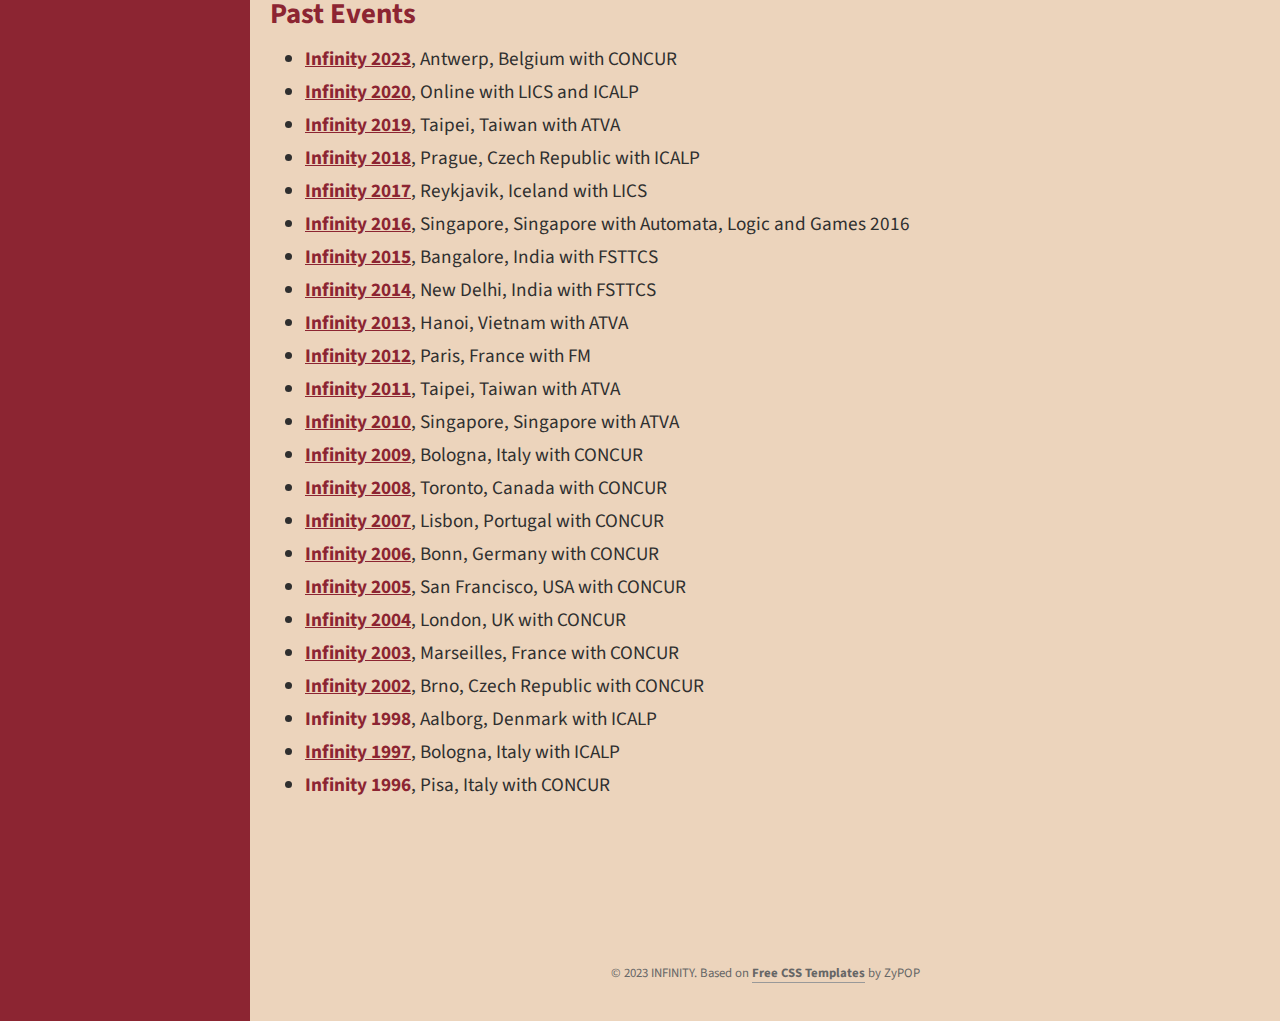
==== commit ecd47a7e: "layout" ====
--- a/index.html
+++ b/index.html
@@ -104,10 +104,11 @@
          </li>
 
 
-        <li><a href="https://sites.google.com/view/lorenzoclemente/">Lorenzo Clemente</a>, University of Warsaw, Poland. <strong>The equality problem in automata, combinatorics, and logic</strong>
-
-
-          
+        <li><a href="https://sites.google.com/view/lorenzoclemente/">Lorenzo Clemente</a>, University of Warsaw, Poland. <br>
+          <strong>The equality problem in automata, combinatorics, and logic</strong>
+
+
+
         <p class="indent">
           We survey decidability and complexity of the equality problem for number sequences and power series arising in automata theory, enumerative combinatorics, and logic.
           For automata and combinatorics, we show old and new results about deciding equality for constructible algebraic, D-finite, and constructible differentially algebraic power series.
@@ -156,7 +157,7 @@
           <tr>
             <td>11:30 - 11:55</td>
             <td>Patrick Totzke</td>
-            <td>History determinism for infinite state systems</td>
+            <td>History determinism for infinite-state systems</td>
           </tr>
           <tr>
             <td>11:55 - 12:20</td>
@@ -194,7 +195,7 @@
           <tr>
             <td>16:10 - 16:35</td>
             <td>Joshua Jeppson</td>
-            <td>STAMINA tool for infinite state probabilistic systems</td>
+            <td>STAMINA tool for infinite-state probabilistic systems</td>
           </tr>
           <tr>
             <td>16:35 - 17:30</td>
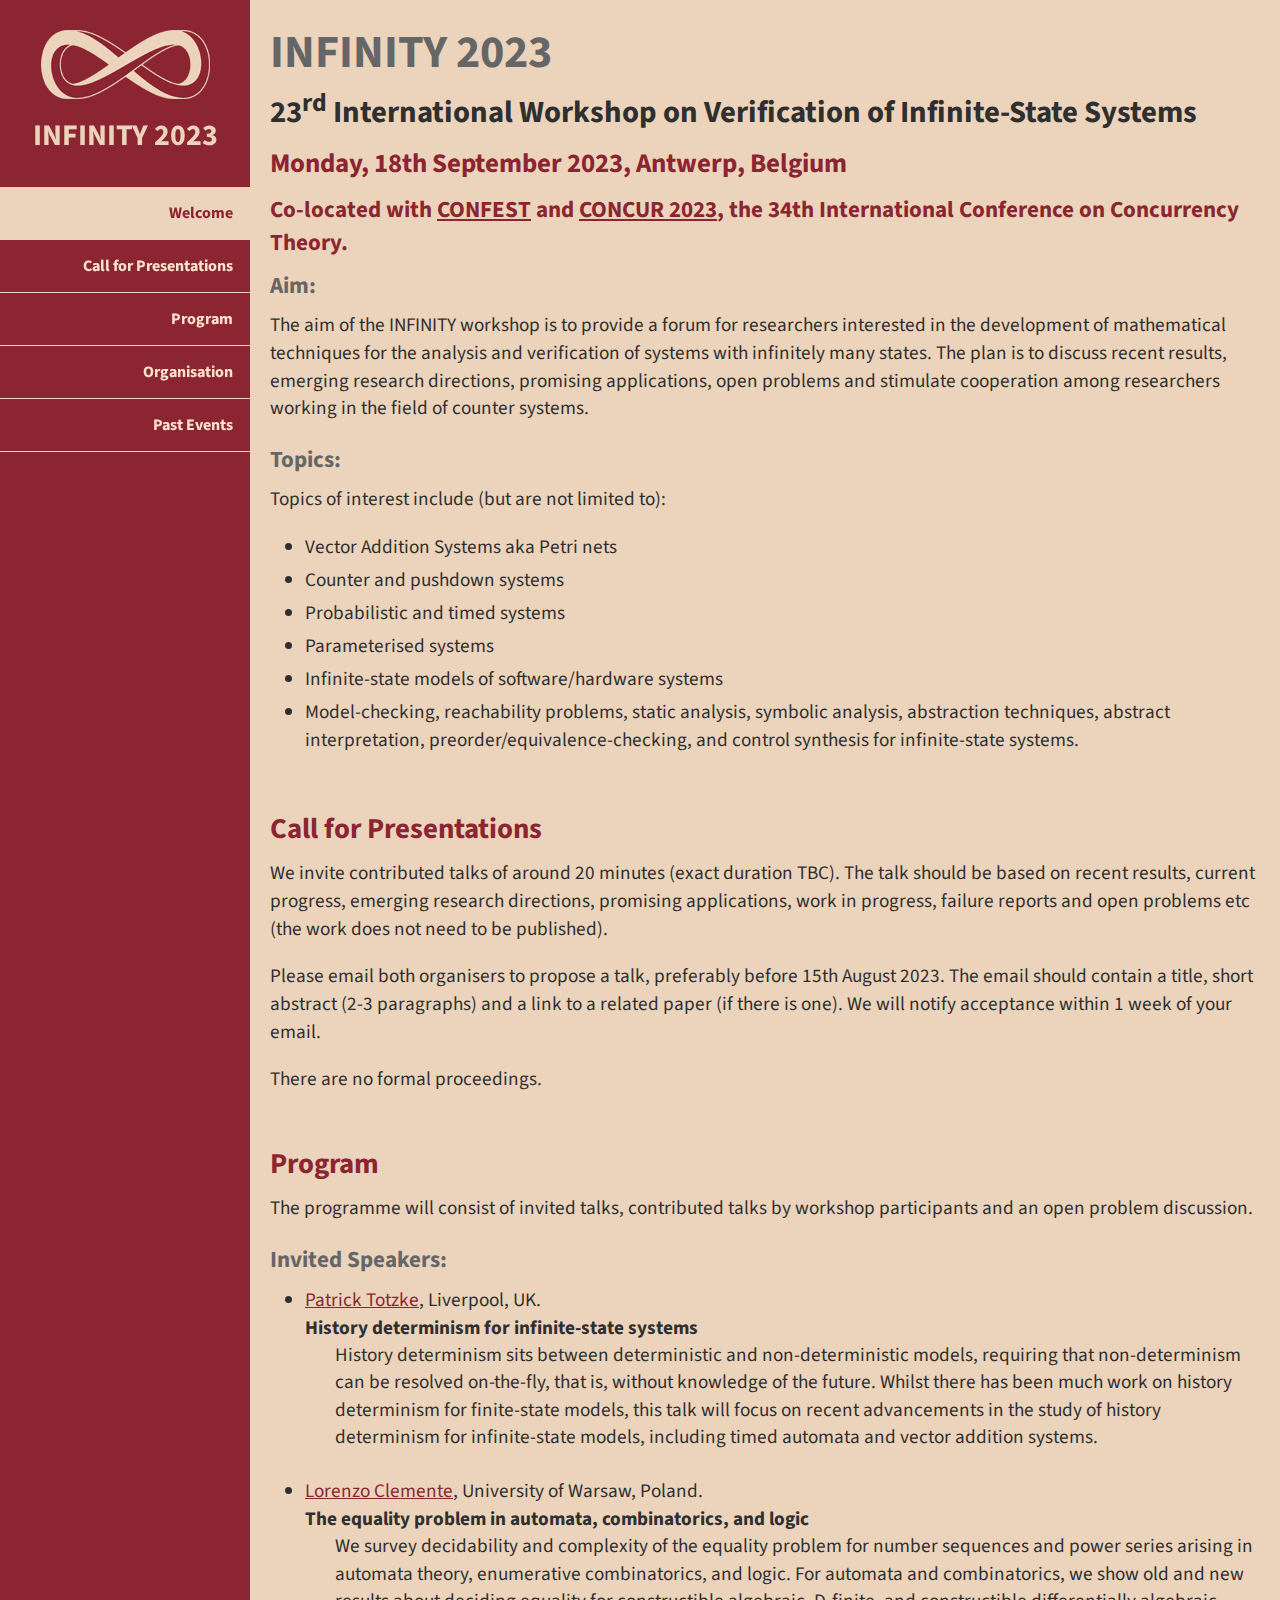
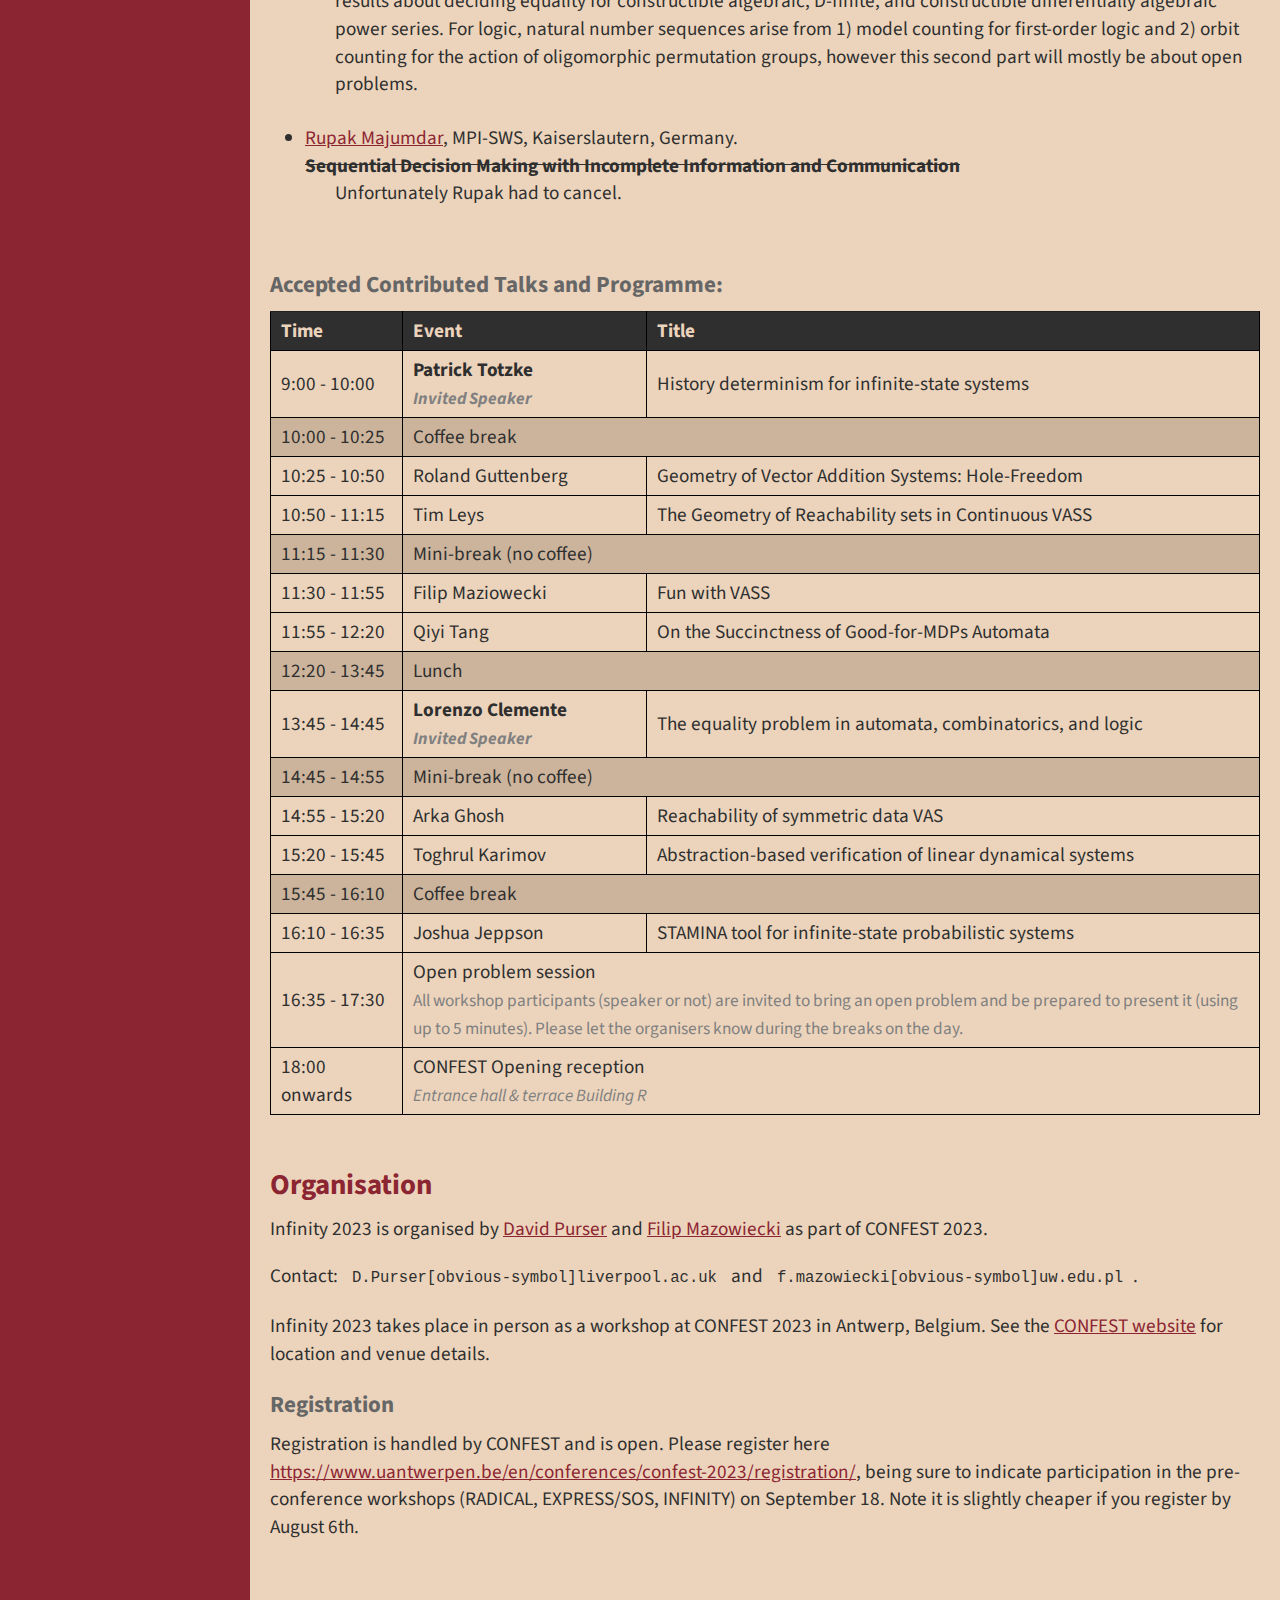
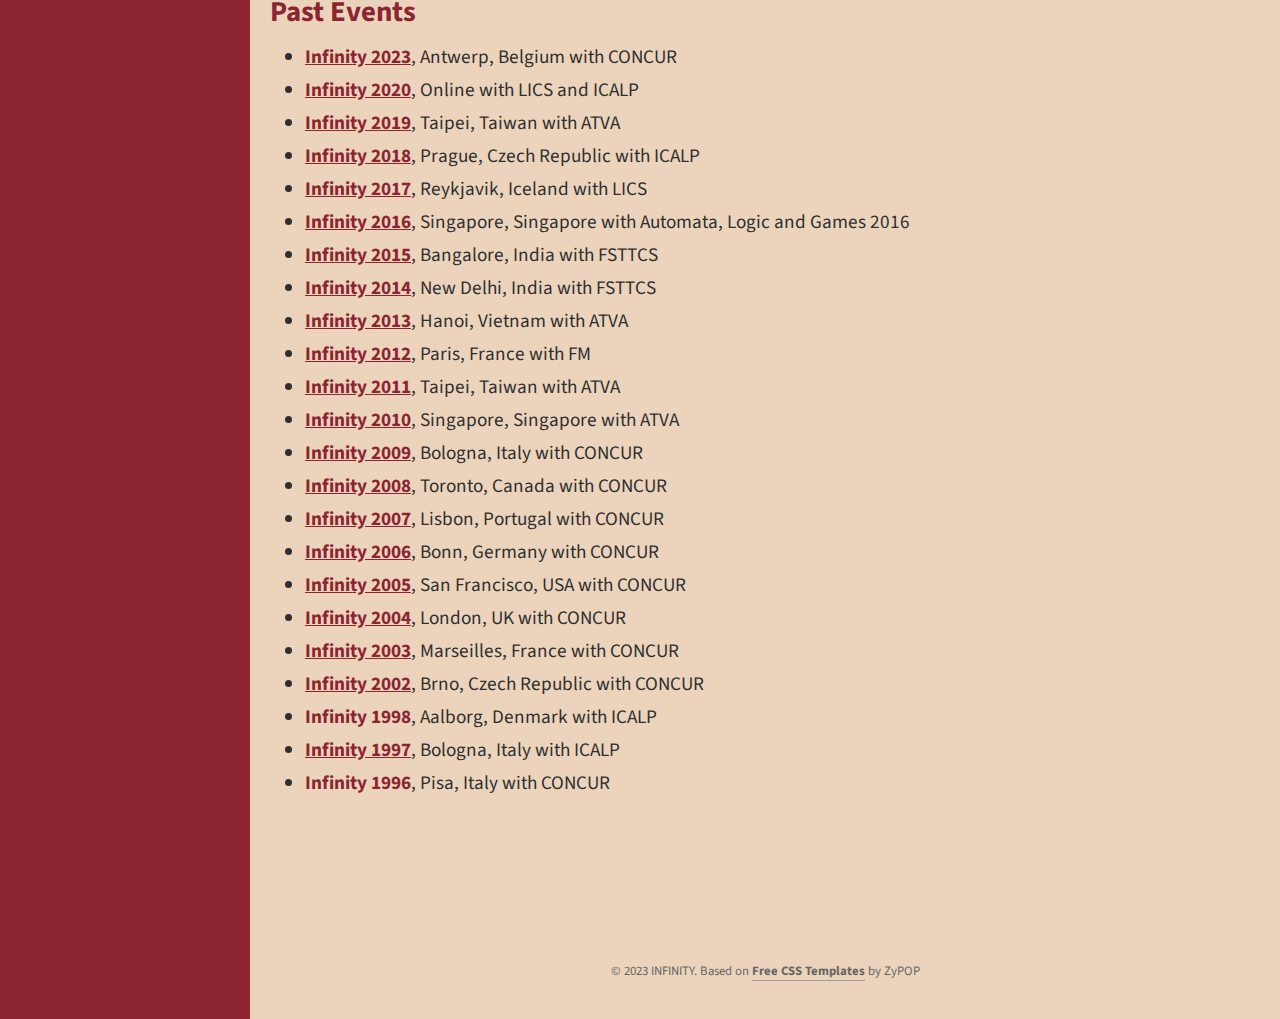
==== commit 287eb088: "new schedule" ====
--- a/index.html
+++ b/index.html
@@ -94,11 +94,13 @@
 
       <h5>Invited Speakers: </h5>
       <ul>
-        <li><a href="https://people.mpi-sws.org/~rupak/">Rupak Majumdar</a>, MPI-SWS, Kaiserslautern, Germany.<br>
-        <strong>Sequential Decision Making with Incomplete Information and Communication</strong>
+
+
+        <li><a href="https://cgi.csc.liv.ac.uk/~patrick/">Patrick Totzke</a>, Liverpool, UK.<br>
+        <strong>History determinism for infinite-state systems</strong>
 
         <p class="indent">
-          We survey some recent results in sequential decision making under uncertainty between a principal and an agent. There is an information asymmetry among them, and each can observe aspects of the state that the other does not. The principal has the power of commitment, both to elicit information from the agent and to provide signals about her own information. The principal and the agent communicate their signals to each other, and select their actions independently based on this communication. Each player receives a payoff based on the state and their joint actions, and the environment moves to a new state. We study the resulting decision problems over both finite and infinite horizon, point out special cases of our model, survey some recent algorithmic results, and point out open problems.
+          History determinism sits between deterministic and non-deterministic models, requiring that non-determinism can be resolved on-the-fly, that is, without knowledge of the future. Whilst there has been much work on history determinism for finite-state models, this talk will focus on recent advancements in the study of history determinism for infinite-state models, including timed automata and vector addition systems.
         </p>
 
          </li>
@@ -118,6 +120,18 @@
         </p>
 
         </li>
+
+        <li><a href="https://people.mpi-sws.org/~rupak/">Rupak Majumdar</a>, MPI-SWS, Kaiserslautern, Germany.<br>
+        <strong style="text-decoration: line-through;">Sequential Decision Making with Incomplete Information and Communication</strong>
+
+        <p class="indent">
+          Unfortunately Rupak had to cancel.
+        </p>
+        <!-- <p class="indent">
+          We survey some recent results in sequential decision making under uncertainty between a principal and an agent. There is an information asymmetry among them, and each can observe aspects of the state that the other does not. The principal has the power of commitment, both to elicit information from the agent and to provide signals about her own information. The principal and the agent communicate their signals to each other, and select their actions independently based on this communication. Each player receives a payoff based on the state and their joint actions, and the environment moves to a new state. We study the resulting decision problems over both finite and infinite horizon, point out special cases of our model, survey some recent algorithmic results, and point out open problems.
+        </p>
+ -->
+         </li>
       </ul>
 
        <h5>Accepted Contributed Talks and Programme:</h5>
@@ -130,10 +144,10 @@
           </tr>
           <tr>
             <td>9:00 - 10:00</td>
-            <td class="strong">Rupak Majumdar
+            <td class="strong">Patrick Totzke
               <br><span class="it muted">Invited Speaker</span>
             </td>
-            <td>Sequential Decision Making with Incomplete Information and Communication</td>
+            <td>History determinism for infinite-state systems</td>
           </tr>
           <tr class="break">
             <td>10:00 - 10:25</td>
@@ -156,8 +170,8 @@
           </tr>
           <tr>
             <td>11:30 - 11:55</td>
-            <td>Patrick Totzke</td>
-            <td>History determinism for infinite-state systems</td>
+            <td>Filip Maziowecki</td>
+            <td>Fun with VASS</td>
           </tr>
           <tr>
             <td>11:55 - 12:20</td>
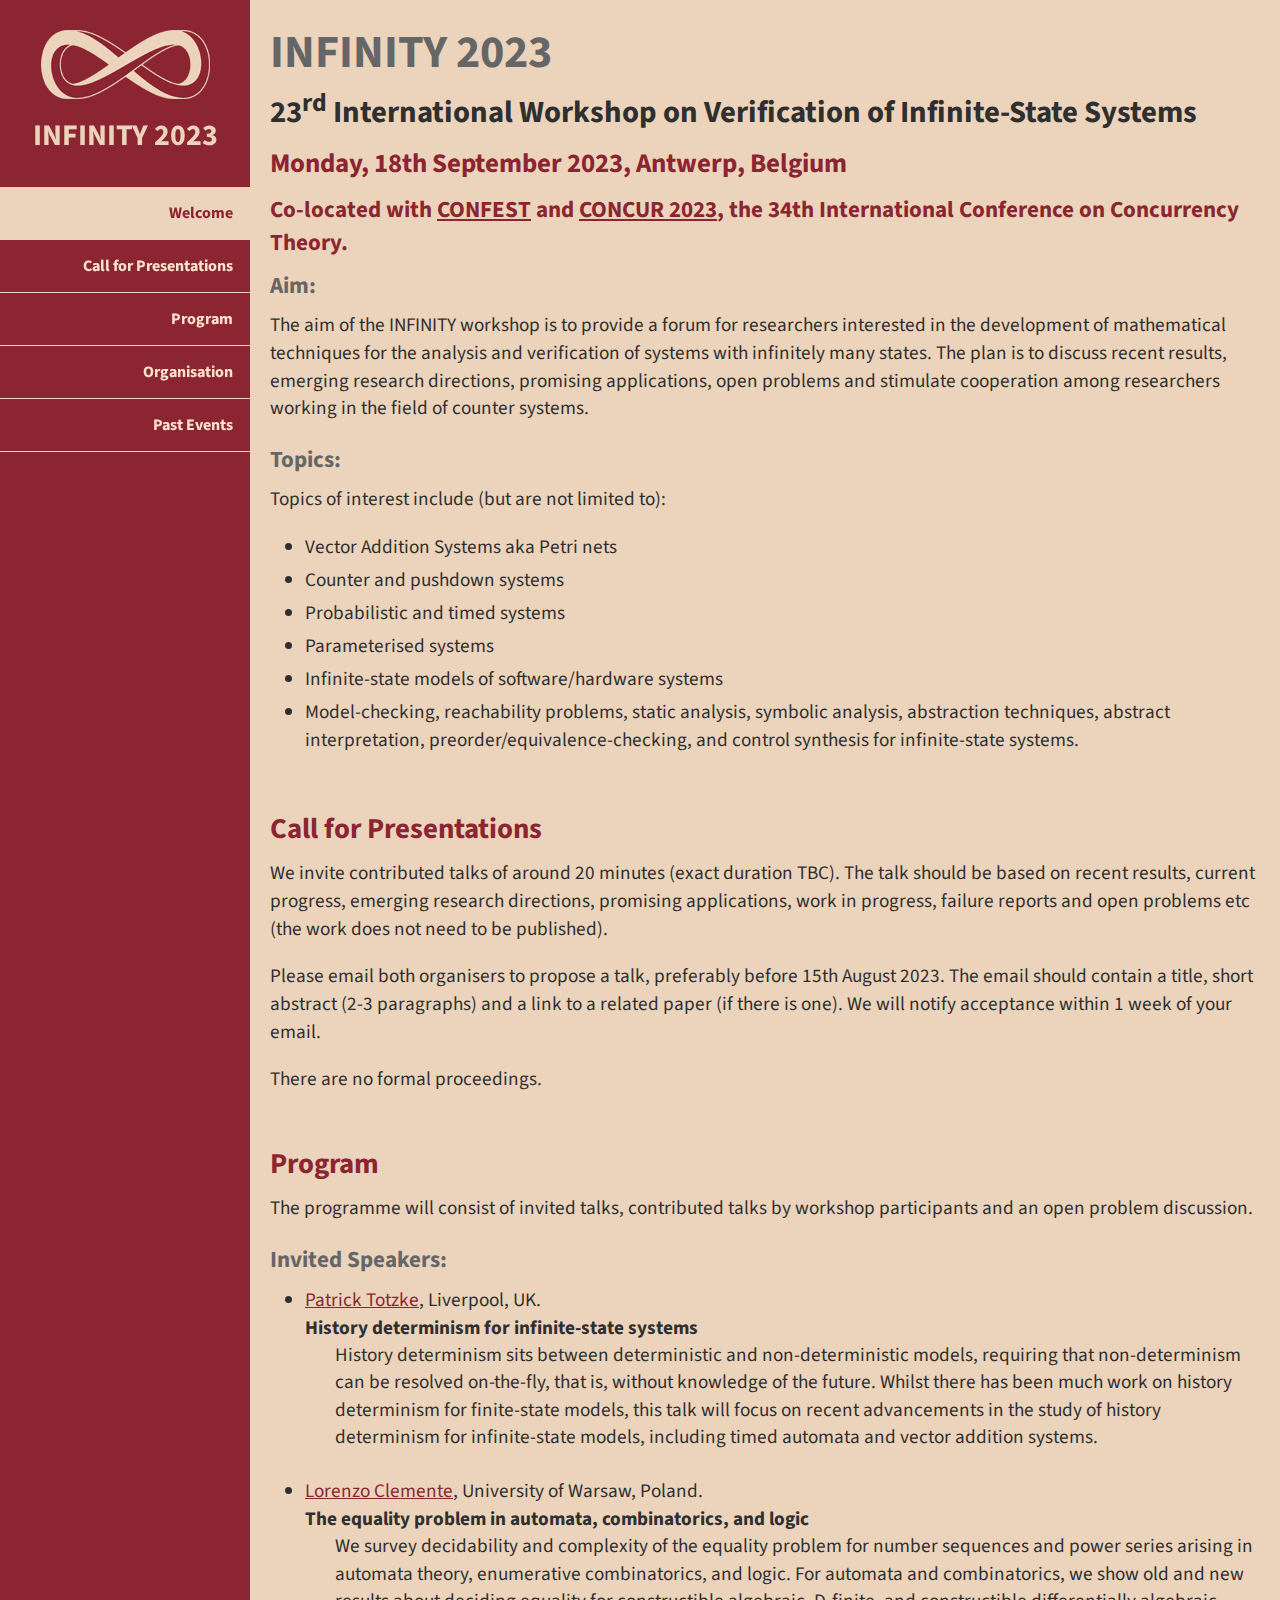
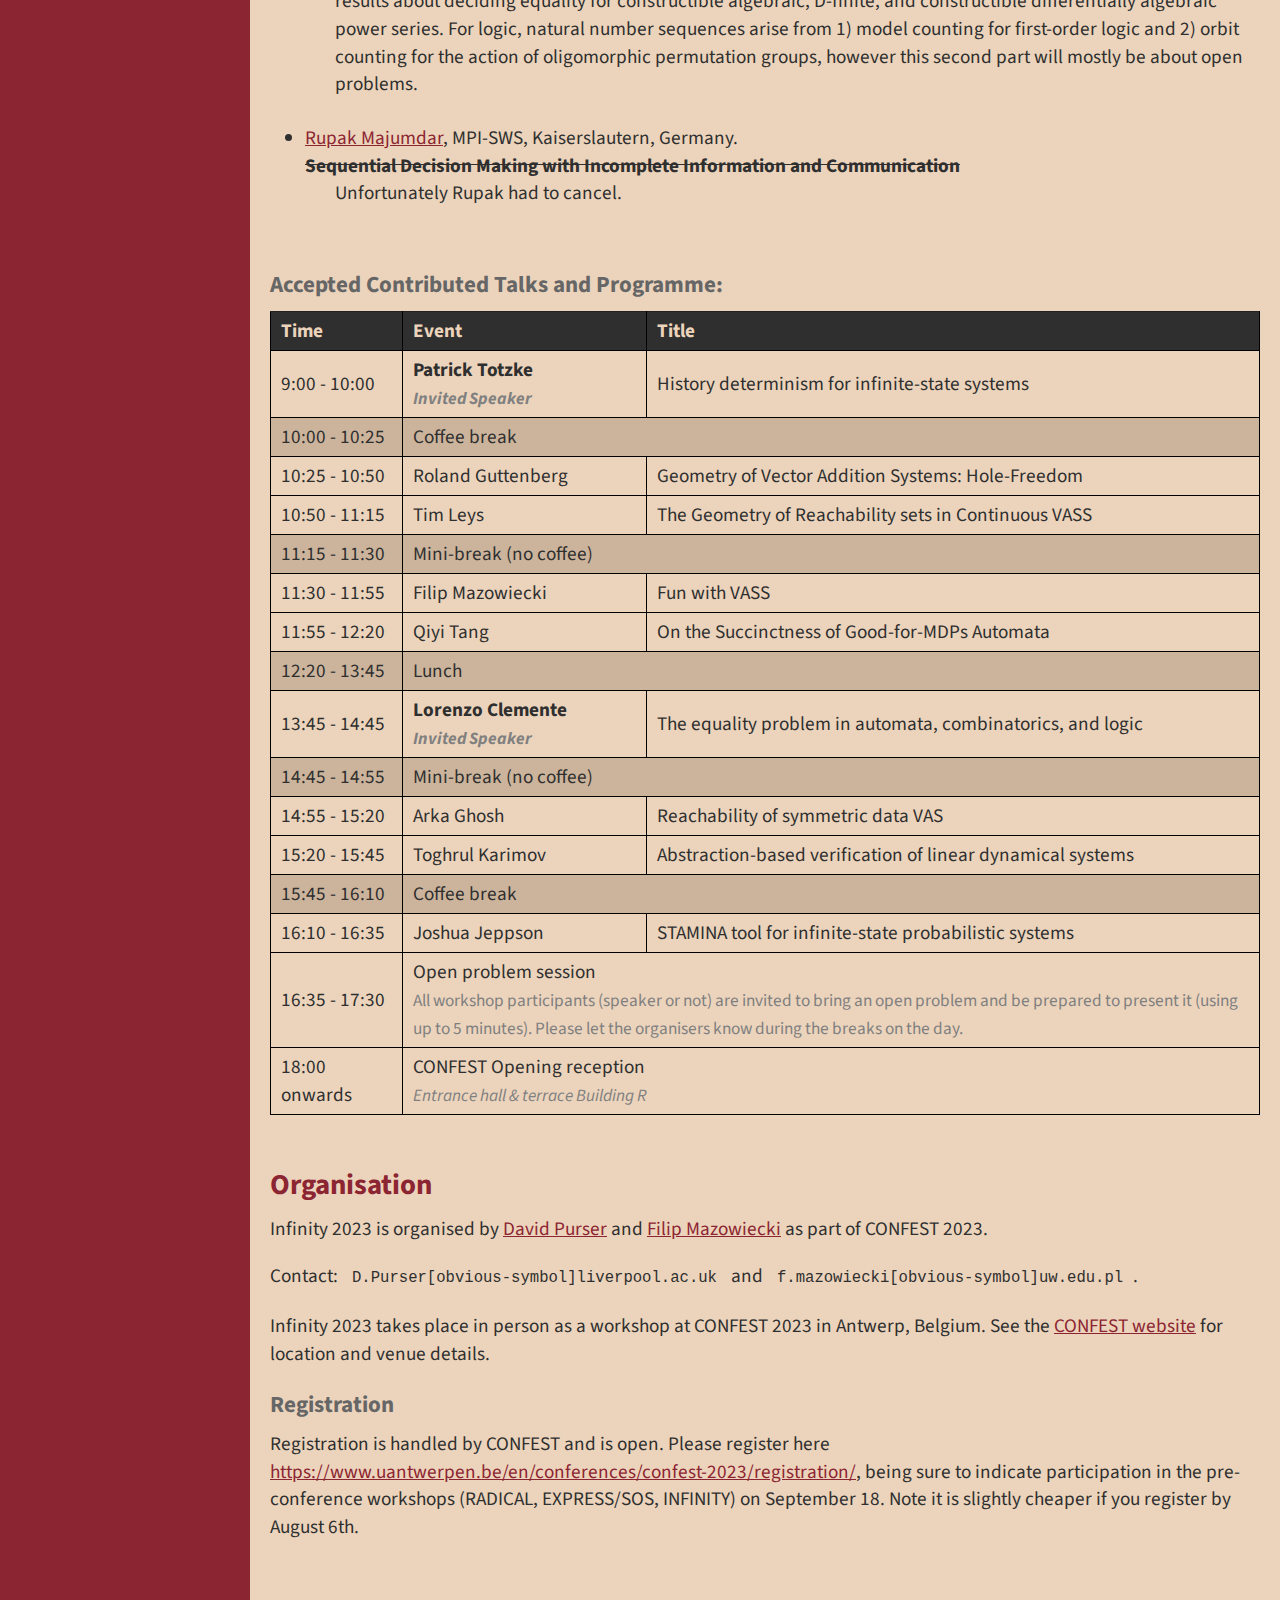
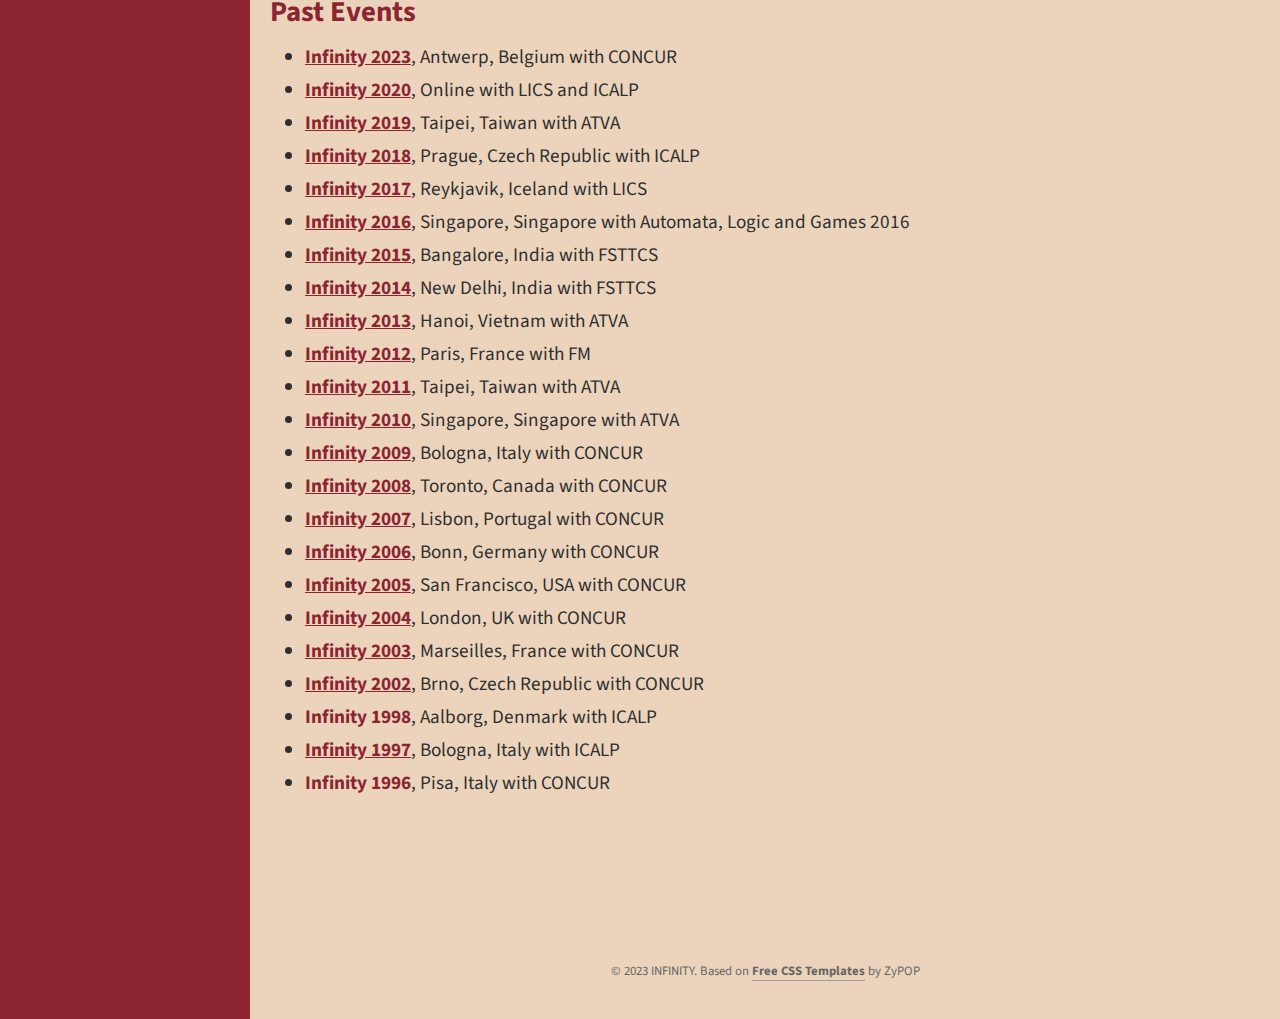
==== commit f3fff6f6: "spell" ====
--- a/index.html
+++ b/index.html
@@ -170,7 +170,7 @@
           </tr>
           <tr>
             <td>11:30 - 11:55</td>
-            <td>Filip Maziowecki</td>
+            <td>Filip Mazowiecki</td>
             <td>Fun with VASS</td>
           </tr>
           <tr>
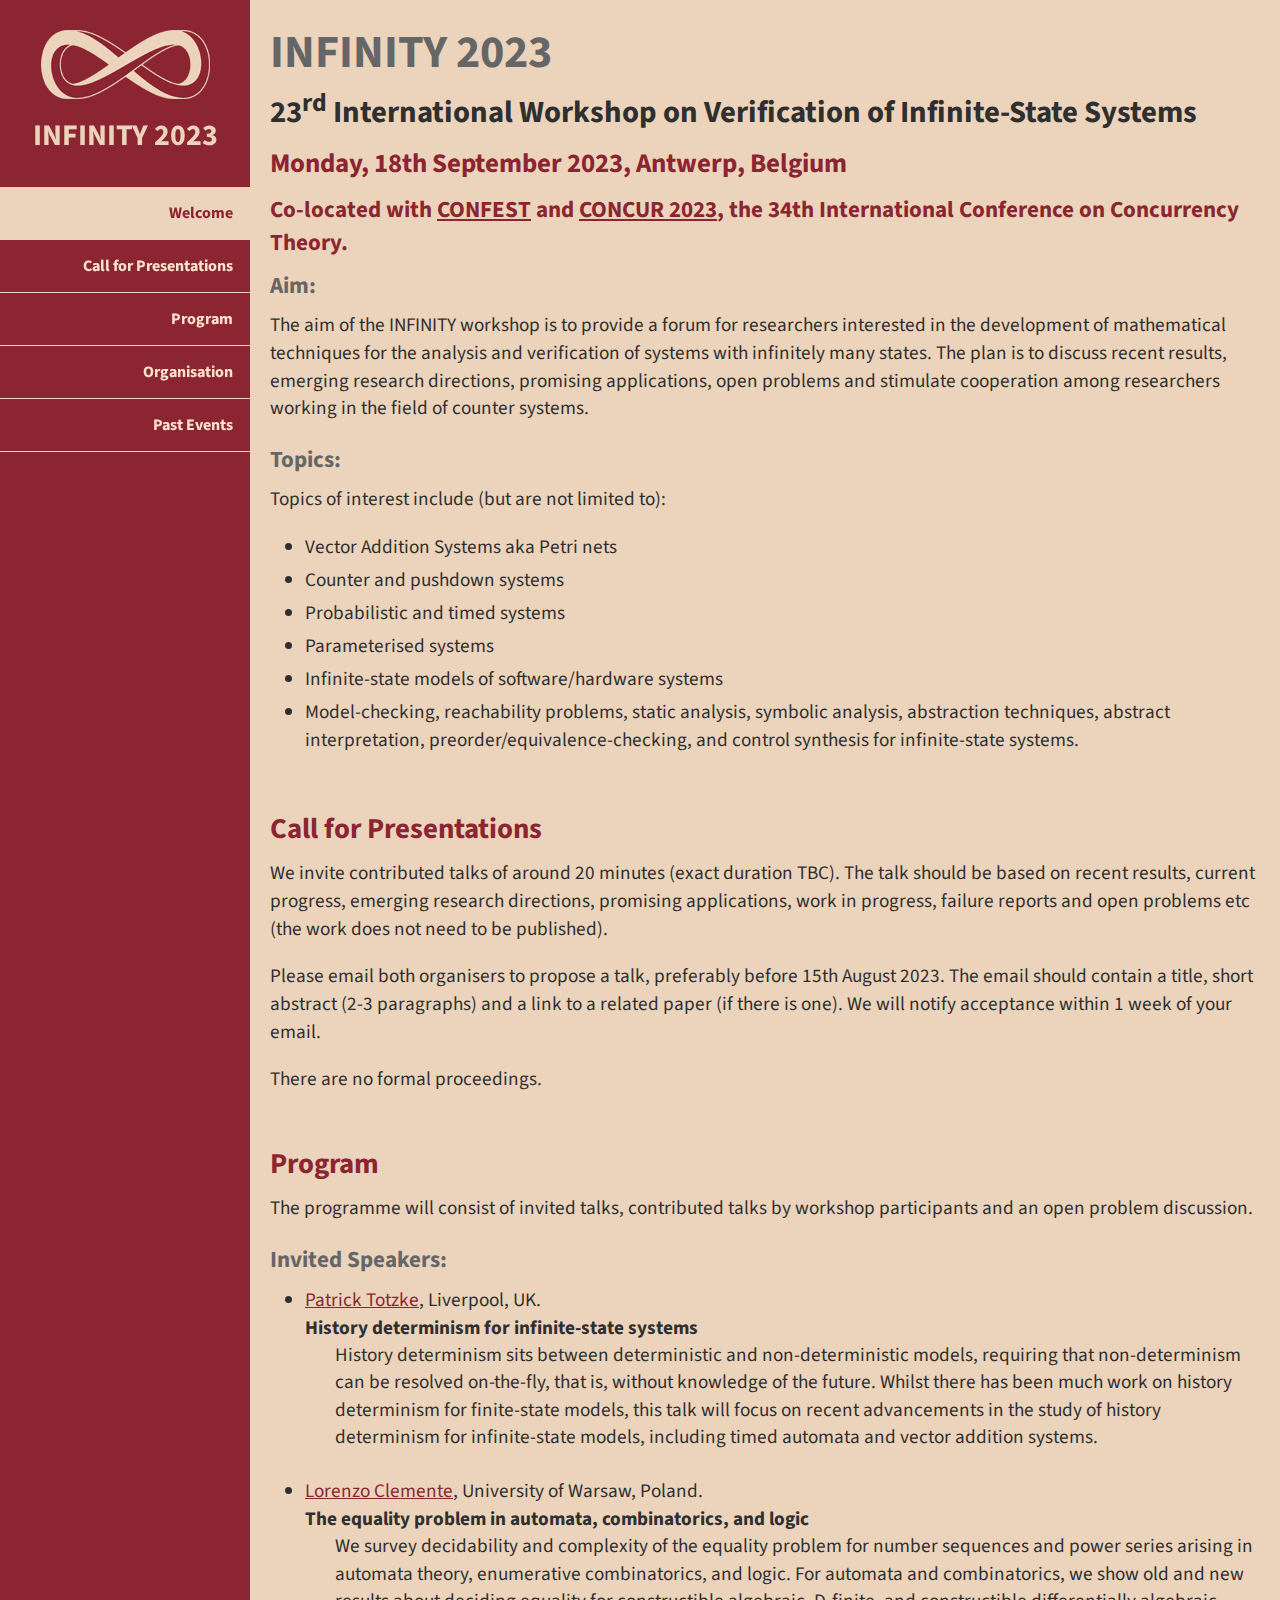
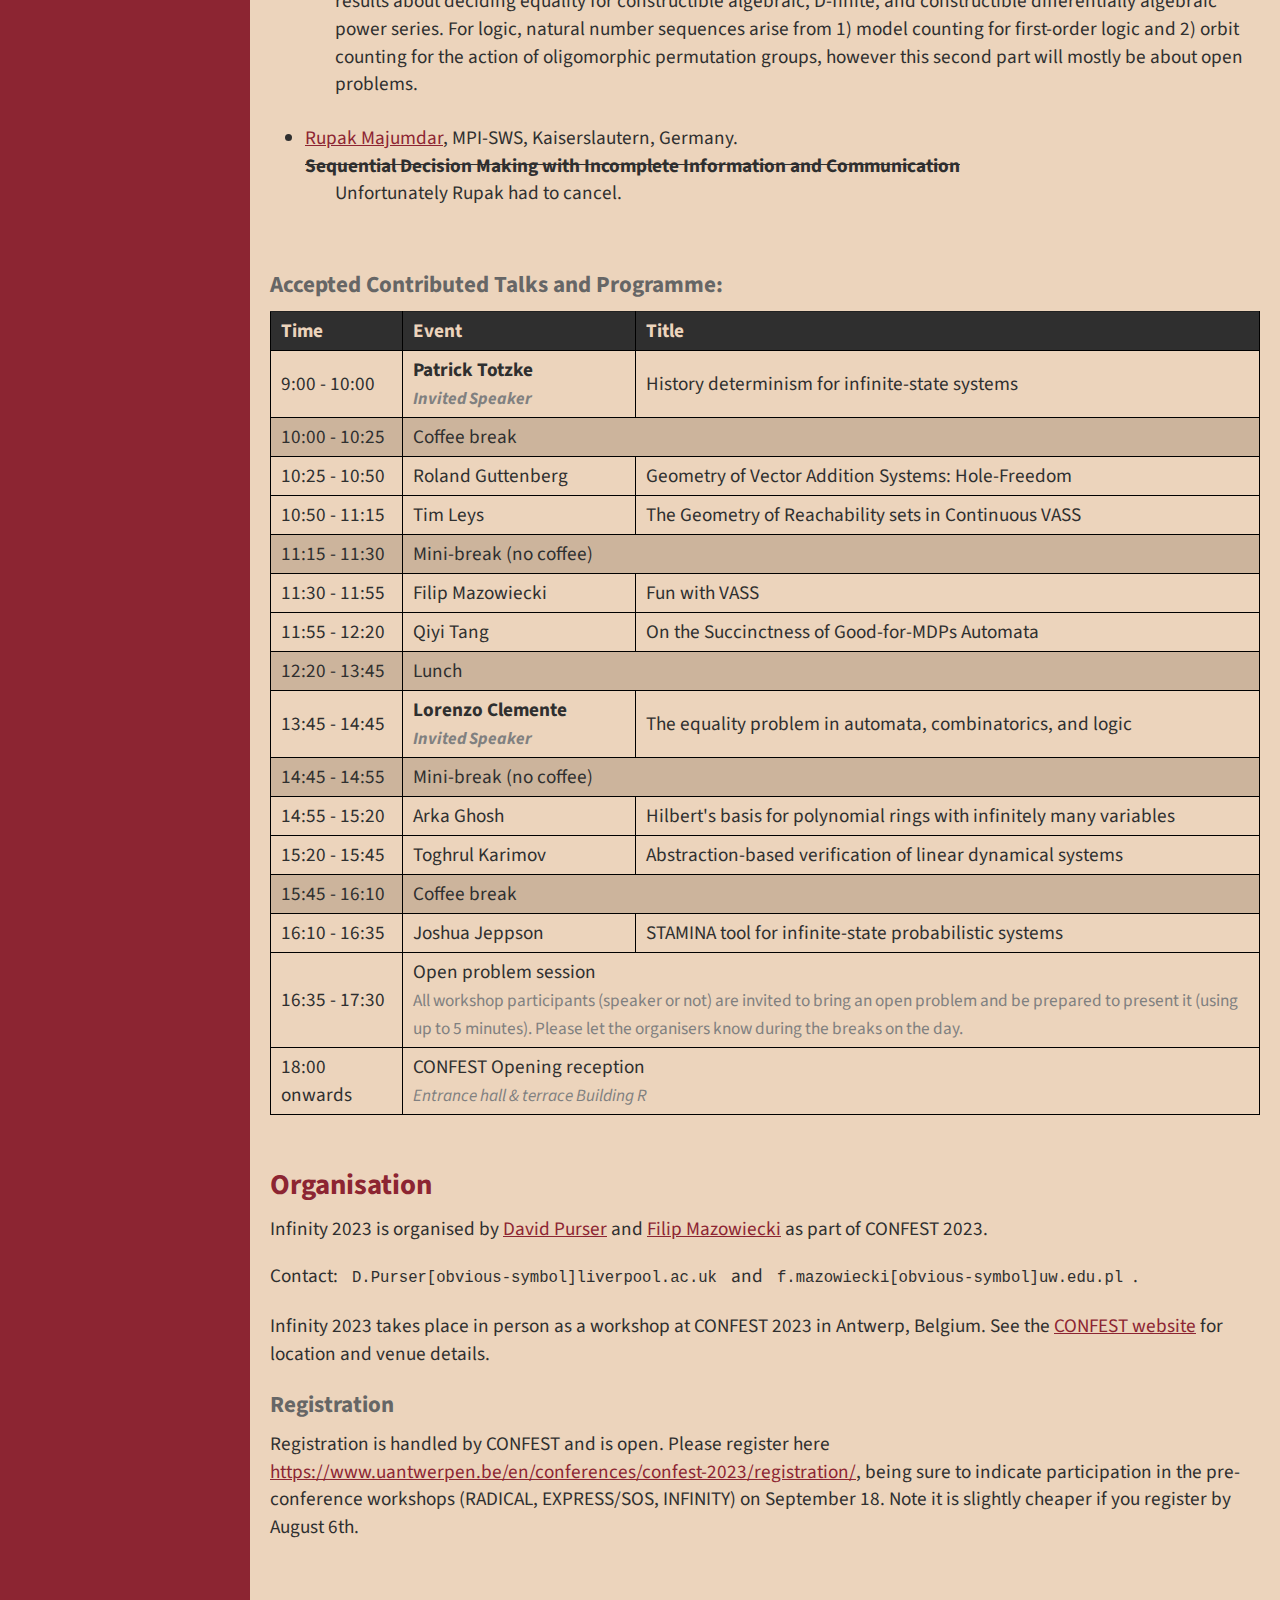
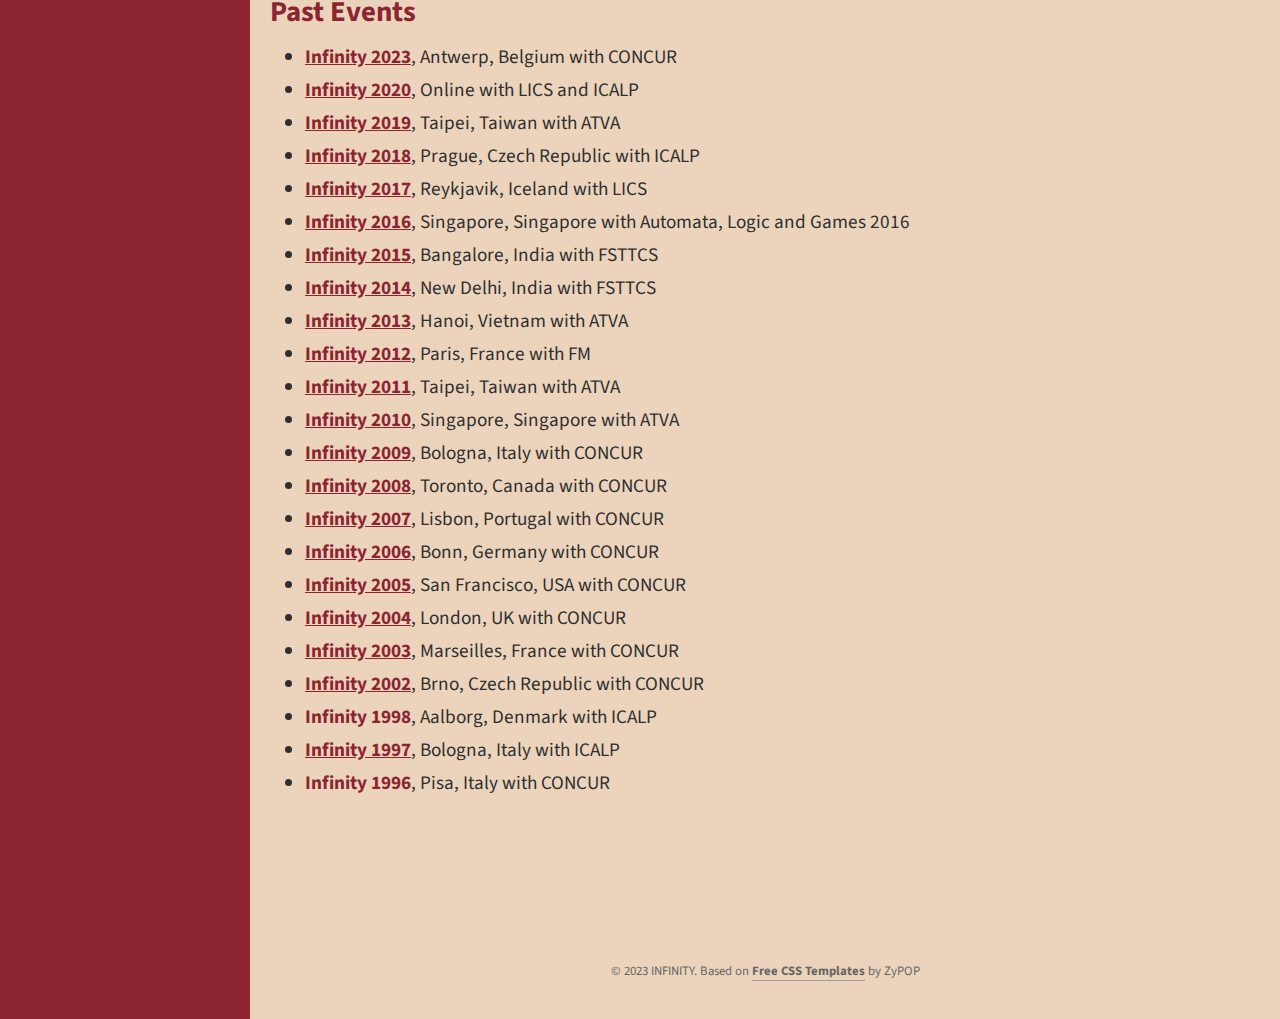
==== commit 6d759e60: "arka new talk title" ====
--- a/index.html
+++ b/index.html
@@ -195,7 +195,7 @@
           <tr>
             <td>14:55 - 15:20</td>
             <td>Arka Ghosh</td>
-            <td>Reachability of symmetric data VAS</td>
+            <td>Hilbert's basis for polynomial rings with infinitely many variables</td>
           </tr>
           <tr>
             <td>15:20 - 15:45</td>
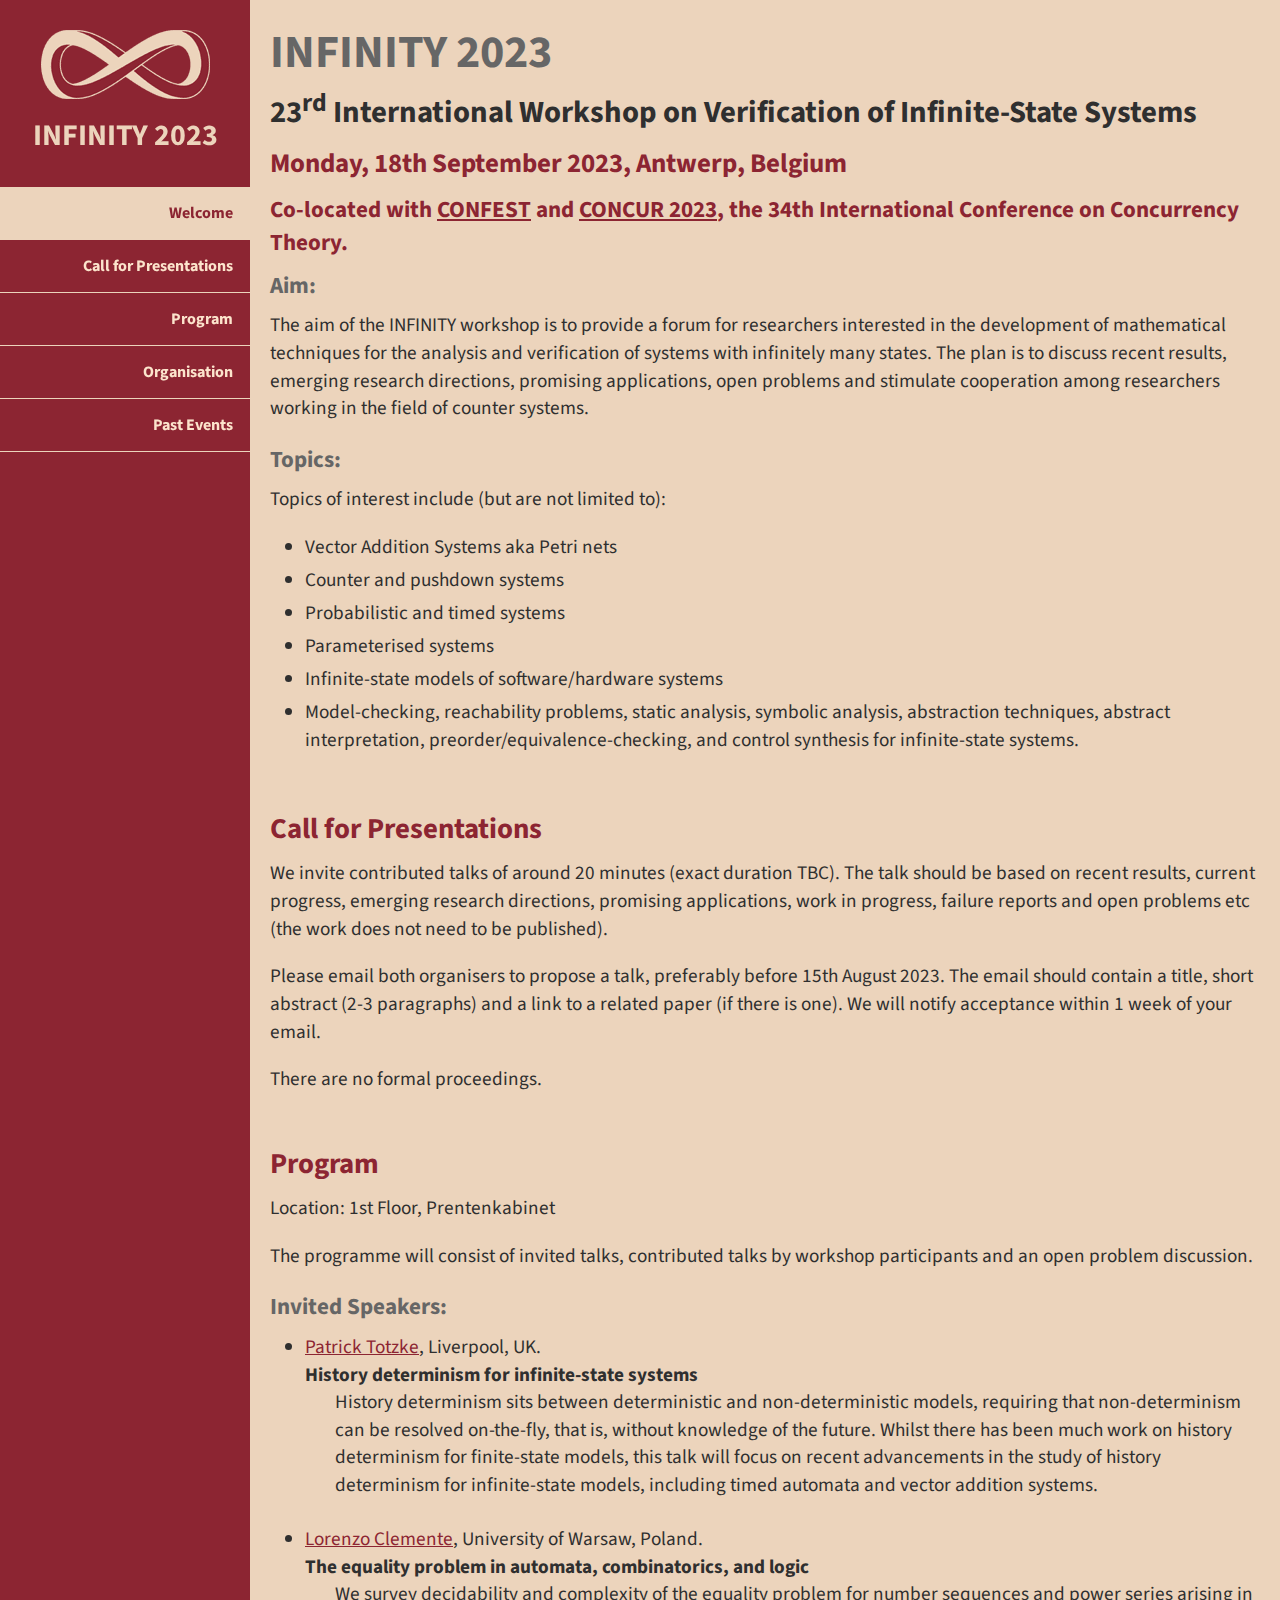
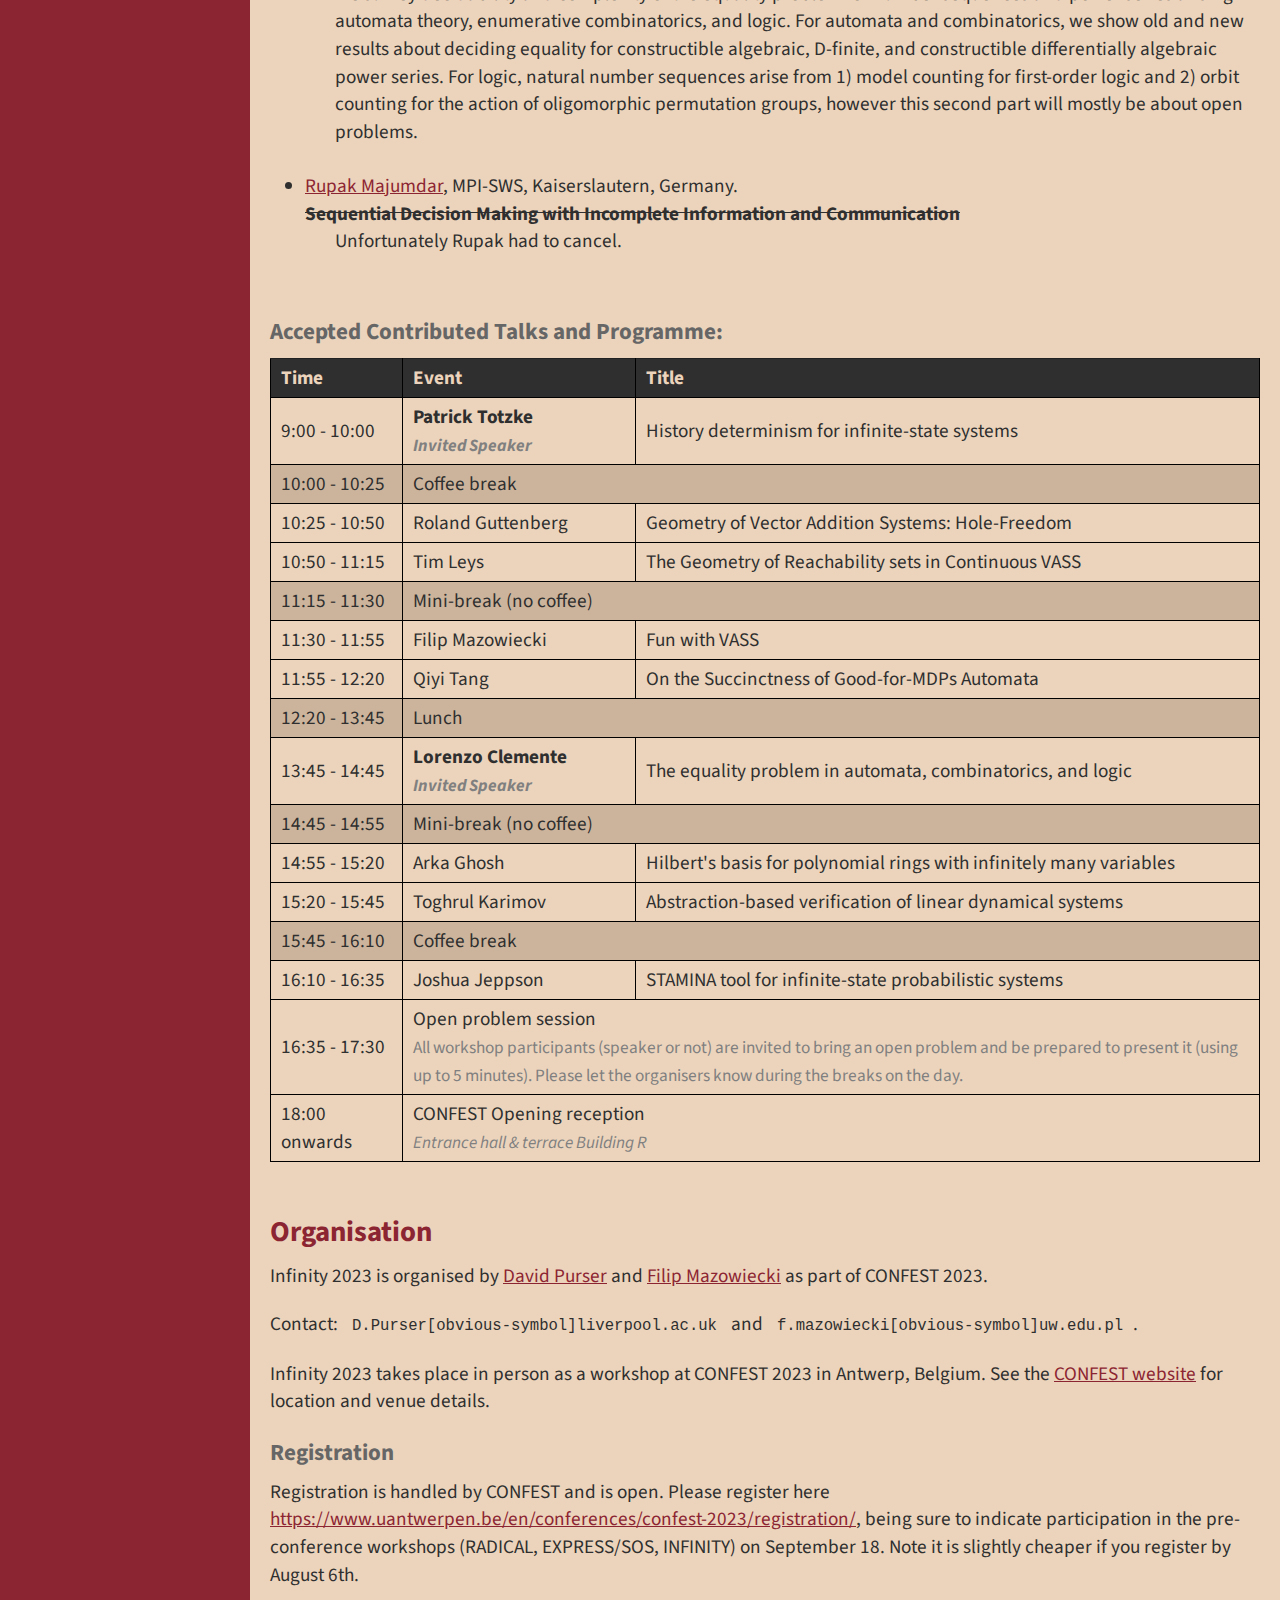
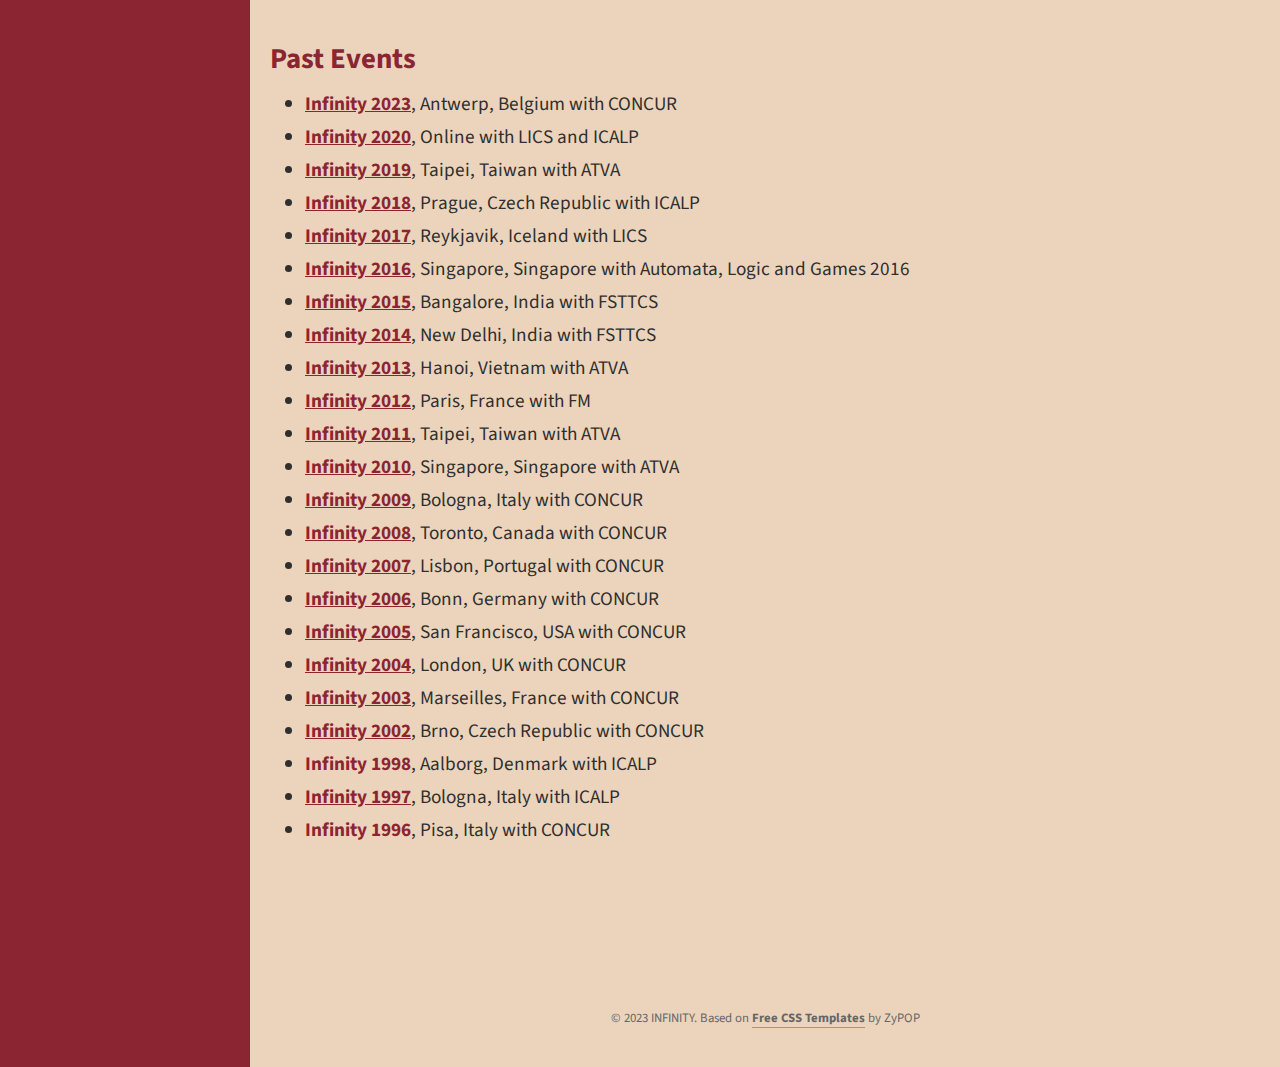
==== commit 37096277: "location" ====
--- a/index.html
+++ b/index.html
@@ -89,6 +89,8 @@
      
      <div id="program">
       <h3>Program</h3>
+      <p>
+      Location: 1st Floor, Prentenkabinet</p>
       <p>
       The programme will consist of invited talks, contributed talks by workshop participants and an open problem discussion. </p>
 
